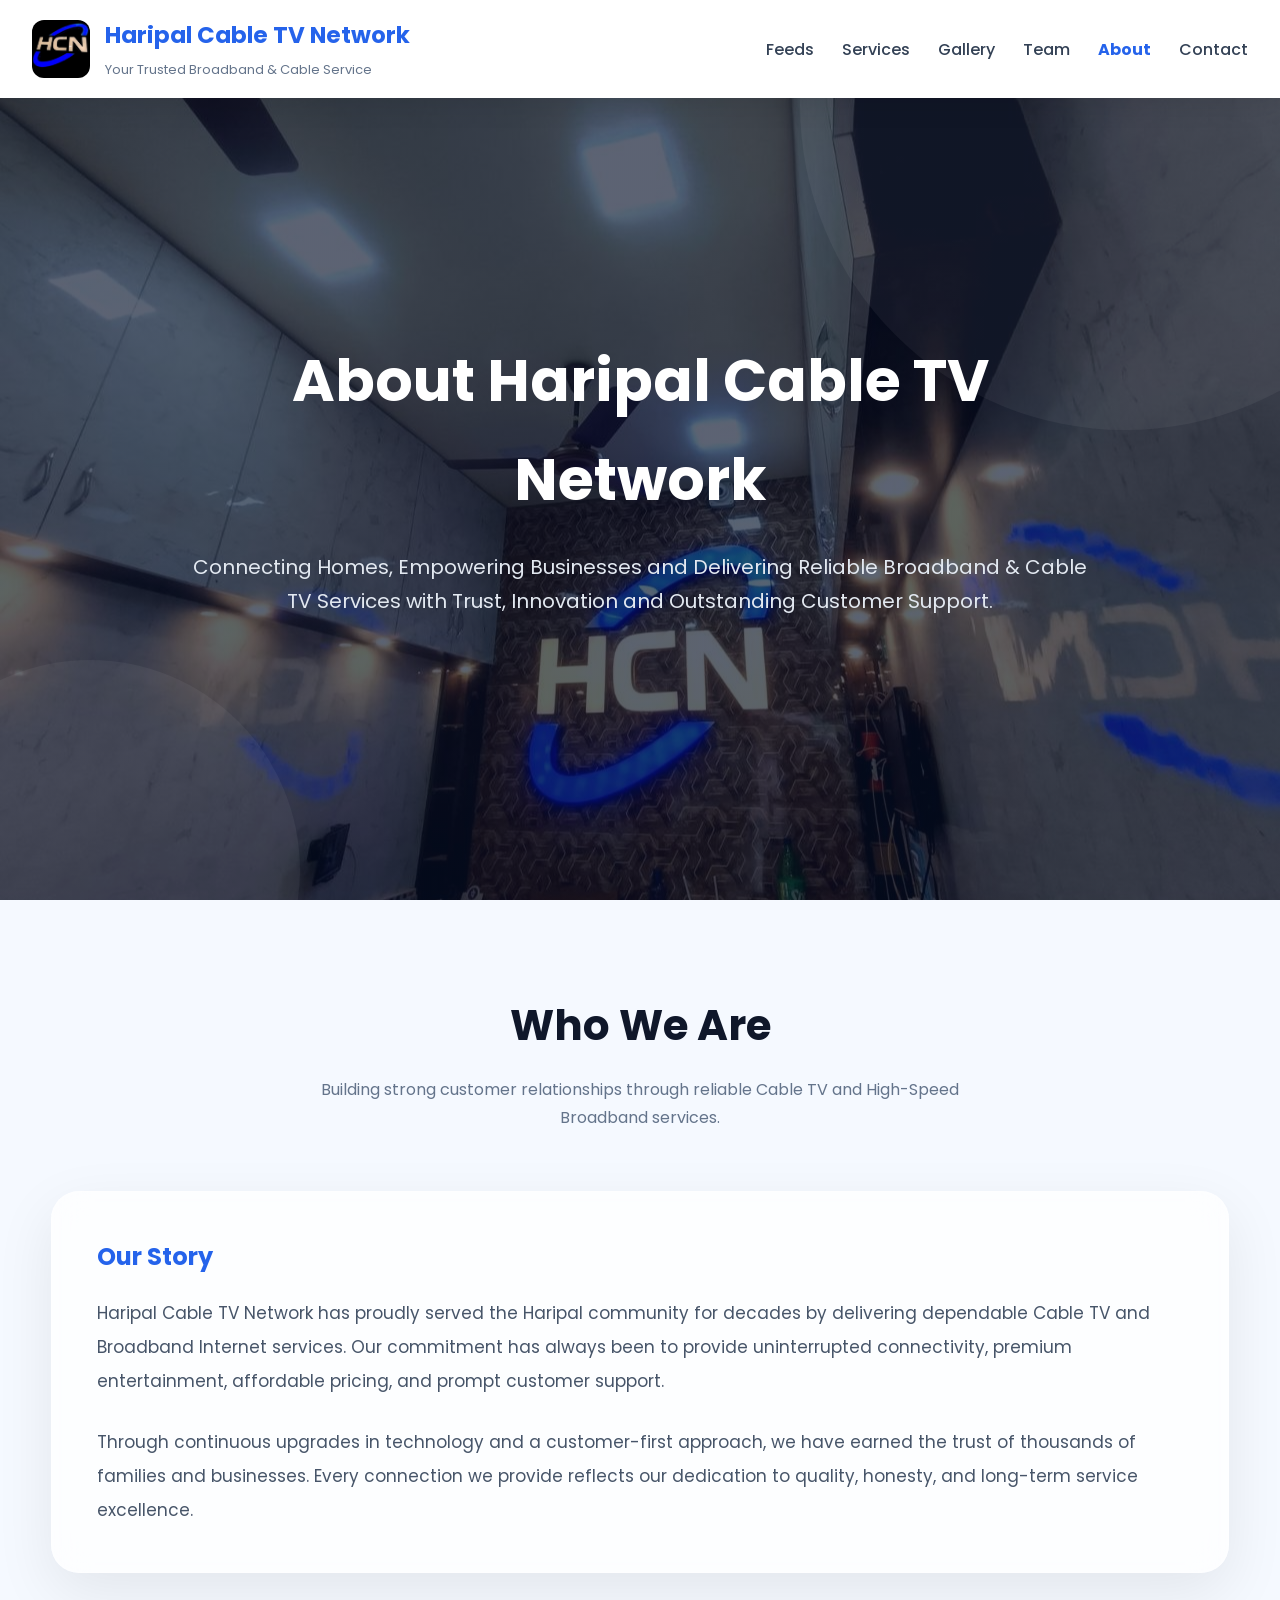
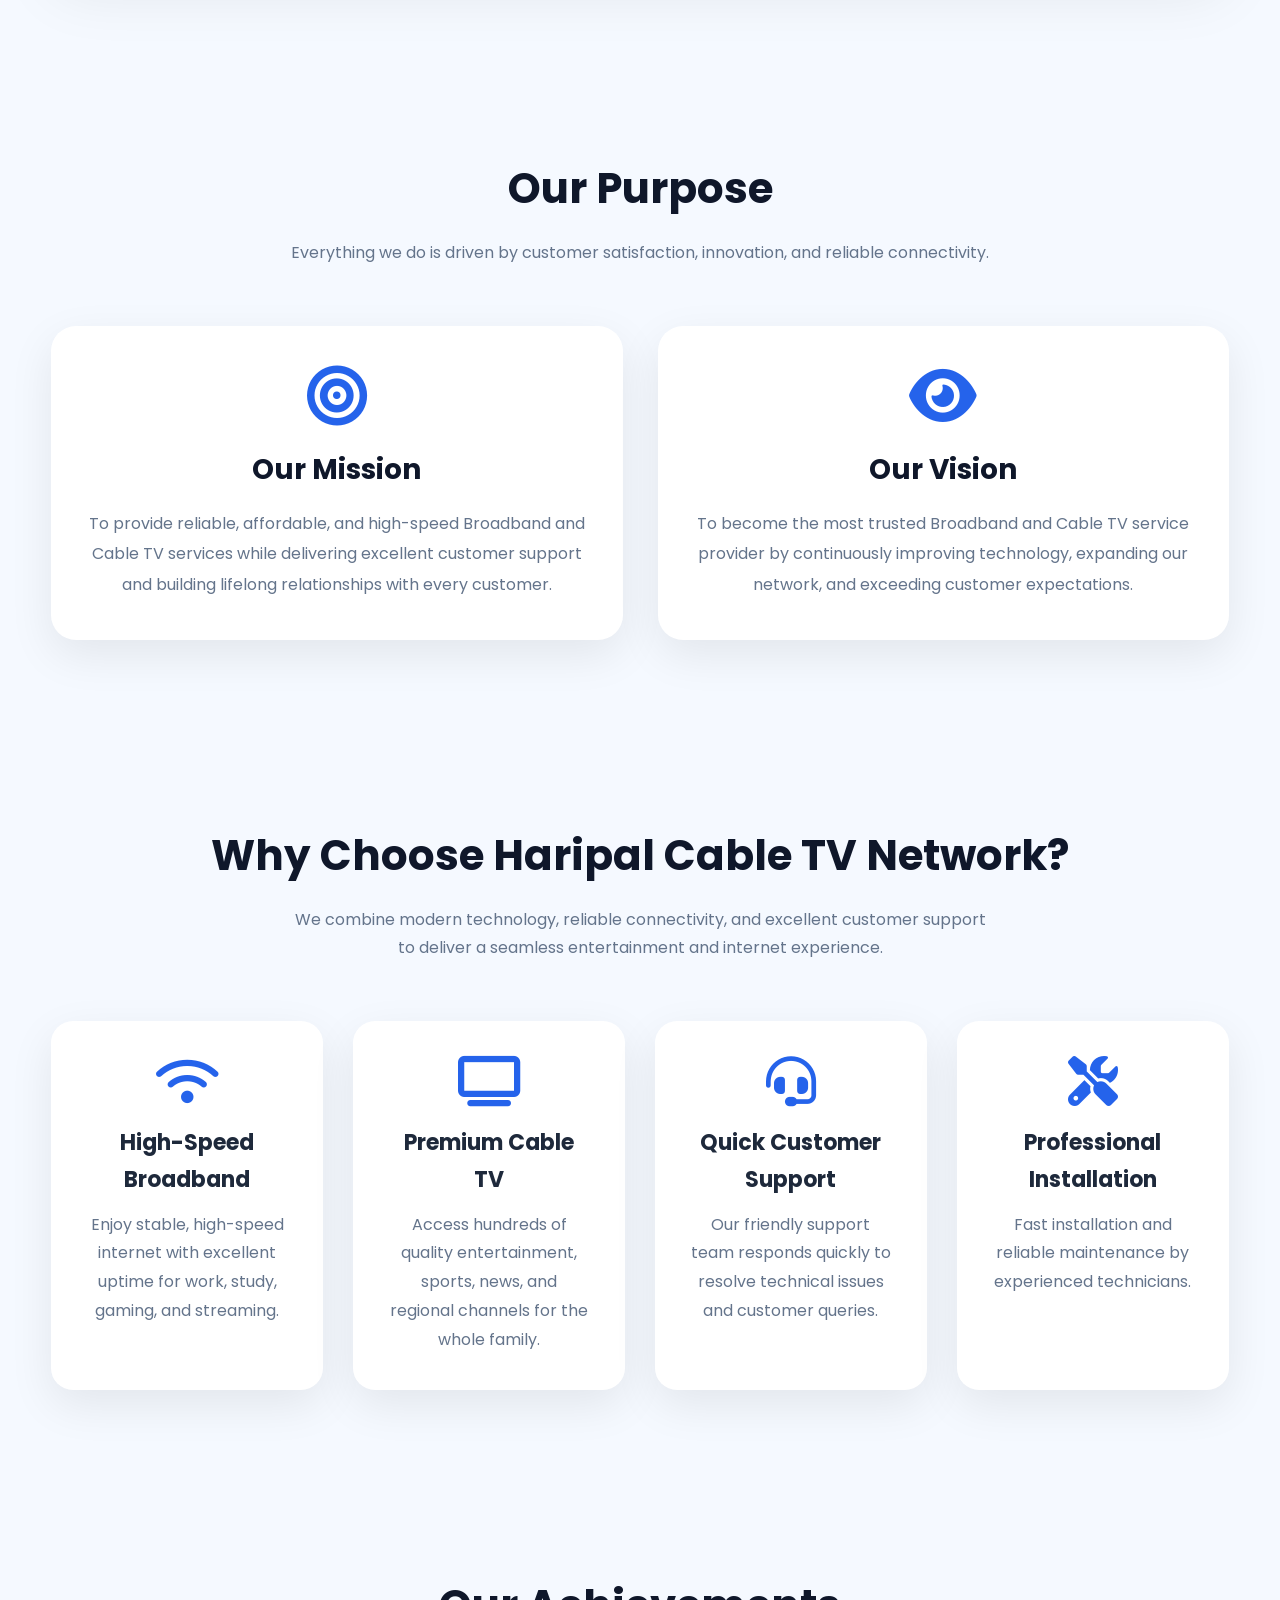
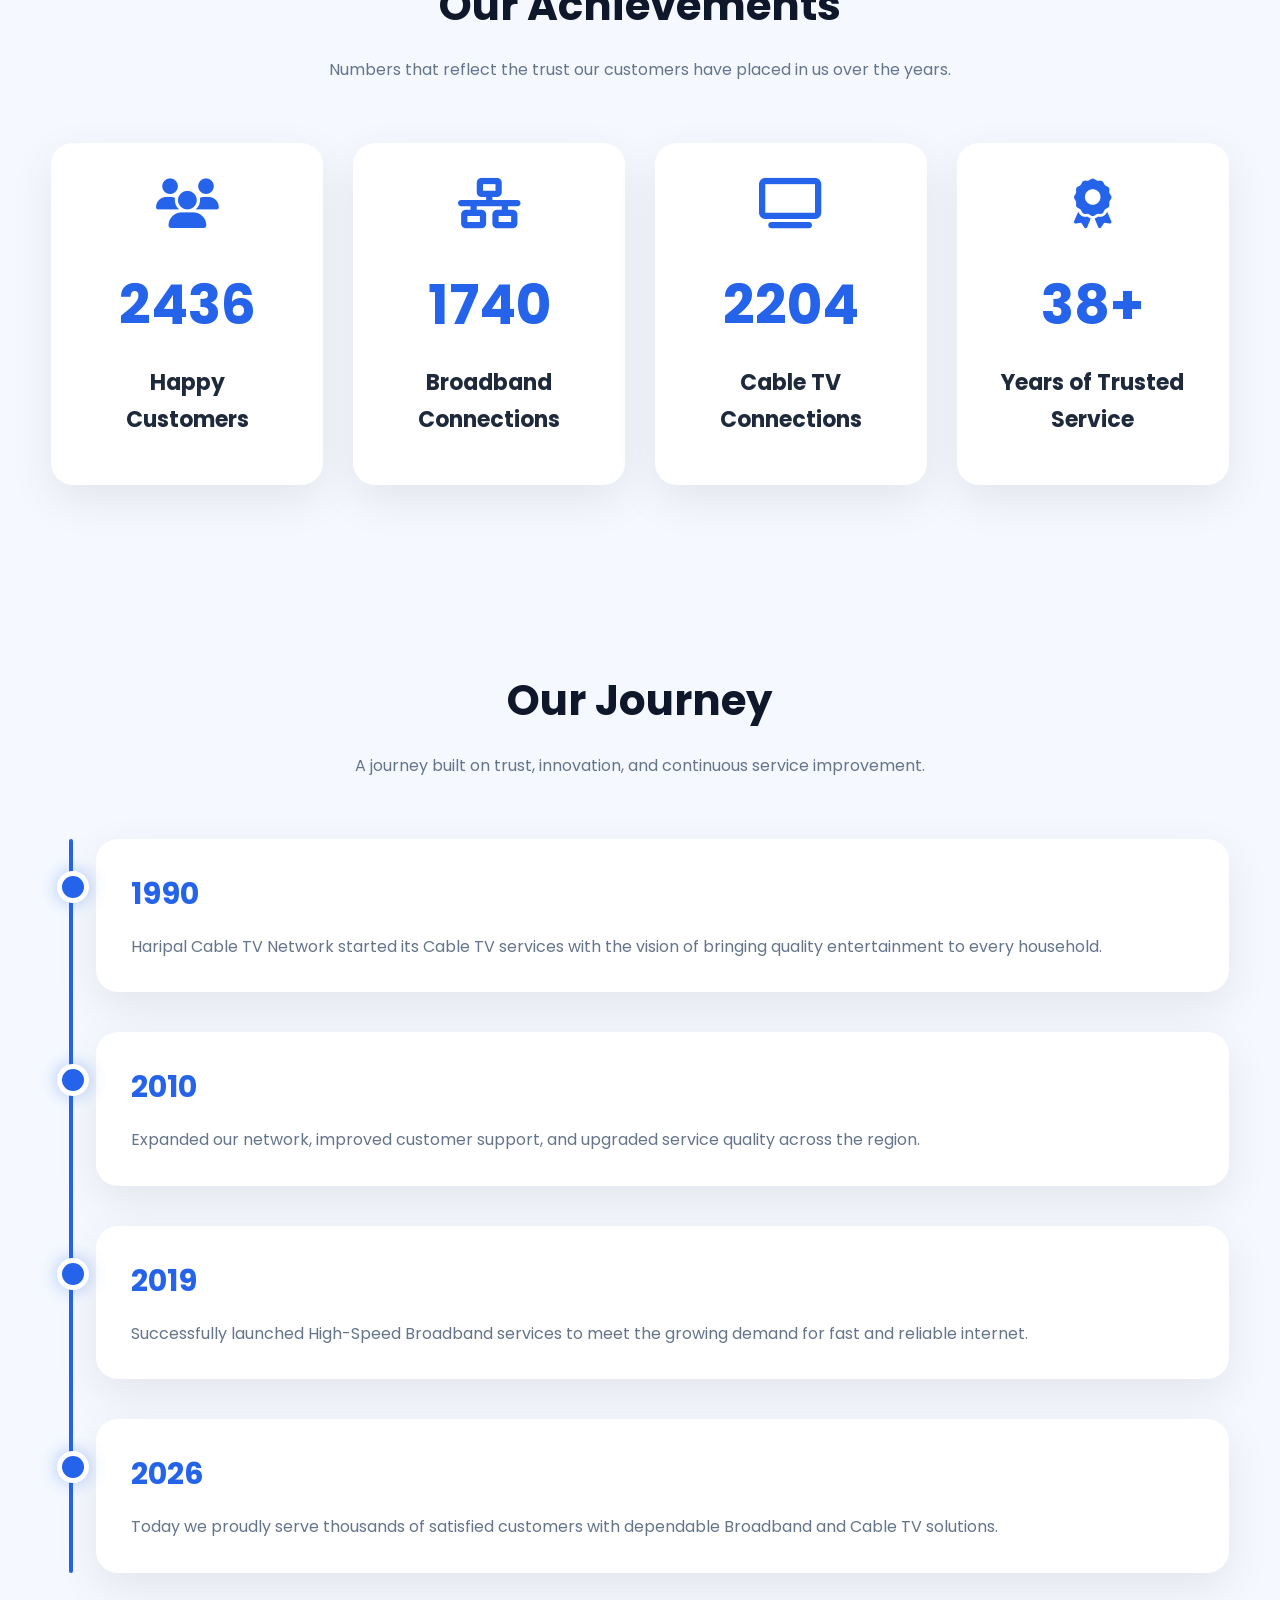
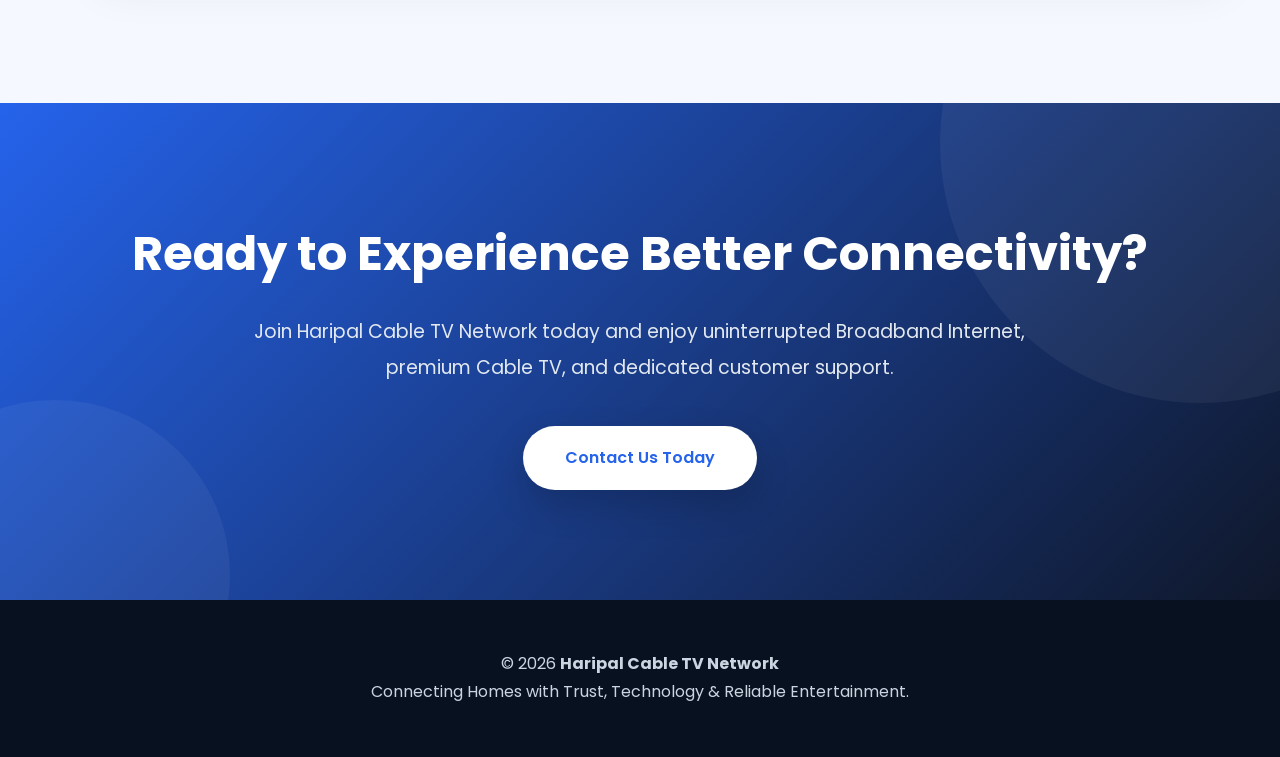
==== about.html @ 0d209b60 "Initial website upload" ====
<!DOCTYPE html>
<html lang="en">

<head>

<meta charset="UTF-8">
<meta name="viewport" content="width=device-width, initial-scale=1.0">

<title>About Us | Haripal Cable TV Network</title>

<link rel="icon" href="images/HCN.jpg">

<link rel="stylesheet"
href="https://cdnjs.cloudflare.com/ajax/libs/font-awesome/6.6.0/css/all.min.css">

<link href="https://fonts.googleapis.com/css2?family=Poppins:wght@300;400;500;600;700;800&display=swap"
rel="stylesheet">

<link href="https://unpkg.com/aos@2.3.4/dist/aos.css"
rel="stylesheet">

<style>

/*====================================
RESET
====================================*/

*{
margin:0;
padding:0;
box-sizing:border-box;
font-family:'Poppins',sans-serif;
}

html{
scroll-behavior:smooth;
}

body{
background:#f5f9ff;
color:#1e293b;
overflow-x:hidden;
line-height:1.7;
}

img{
display:block;
max-width:100%;
}

a{
text-decoration:none;
}

section{
padding:90px 0;
}

.container{
width:min(1200px,92%);
margin:auto;
}

/*====================================
HEADER
====================================*/

header{
position:fixed;
top:0;
left:0;
width:100%;
background:#fff;
box-shadow:0 8px 25px rgba(0,0,0,.08);
z-index:999;
}

.navbar{
width:min(1300px,95%);
margin:auto;
display:flex;
justify-content:space-between;
align-items:center;
padding:16px 0;
}

.logo{
display:flex;
align-items:center;
gap:15px;
}

.logo img{
width:58px;
border-radius:12px;
}

.logo h2{
font-size:23px;
color:#2563eb;
font-weight:700;
}

.logo span{
font-size:13px;
color:#64748b;
}

.nav-links{
display:flex;
gap:28px;
list-style:none;
}

.nav-links a{
color:#334155;
font-weight:500;
transition:.3s;
position:relative;
}

.nav-links a::after{
content:"";
position:absolute;
left:0;
bottom:-6px;
width:0;
height:2px;
background:#2563eb;
transition:.3s;
}

.nav-links a:hover{
color:#2563eb;
}

.nav-links a:hover::after{
width:100%;
}

.menu-toggle{
display:none;
font-size:28px;
cursor:pointer;
}

/*====================================
HERO
====================================*/

.hero{
min-height:100vh;
display:flex;
justify-content:center;
align-items:center;
text-align:center;
padding:130px 20px 80px;

background:
linear-gradient(rgba(5,15,40,.65),rgba(5,15,40,.65)),
url(images/photo_2026-07-22_14-08-36.jpg);

background-size:cover;
background-position:center;
position:relative;
overflow:hidden;
}

.hero::before{
content:"";
position:absolute;
width:650px;
height:650px;
border-radius:50%;
background:rgba(255,255,255,.05);
top:-220px;
right:-170px;
animation:rotateGlow 20s linear infinite;
}

.hero::after{
content:"";
position:absolute;
width:420px;
height:420px;
border-radius:50%;
background:rgba(255,255,255,.05);
bottom:-180px;
left:-120px;
animation:rotateGlow 15s linear infinite reverse;
}

@keyframes rotateGlow{

from{
transform:rotate(0);
}

to{
transform:rotate(360deg);
}

}

.hero-content{
position:relative;
z-index:2;
max-width:900px;
}

.hero h1{
font-size:58px;
color:#fff;
margin-bottom:20px;
font-weight:700;
}

.hero p{
font-size:20px;
color:#e2e8f0;
}

/*====================================
SECTION TITLE
====================================*/

.section-title{
text-align:center;
margin-bottom:60px;
}

.section-title h2{
font-size:42px;
color:#0f172a;
margin-bottom:15px;
}

.section-title p{
color:#64748b;
max-width:700px;
margin:auto;
}

/*====================================
GLASS CARD
====================================*/

.glass{
background:rgba(255,255,255,.75);
backdrop-filter:blur(18px);
border:1px solid rgba(255,255,255,.35);
border-radius:28px;
padding:45px;
box-shadow:0 20px 60px rgba(0,0,0,.08);
transition:.4s;
}

.glass:hover{
transform:translateY(-10px);
box-shadow:0 30px 60px rgba(37,99,235,.18);
}

.glass h2{
color:#2563eb;
margin-bottom:18px;
}

.glass p{
font-size:17px;
color:#475569;
line-height:2;
}
/*====================================
MISSION & VISION
====================================*/

.grid{
display:grid;
grid-template-columns:repeat(auto-fit,minmax(320px,1fr));
gap:35px;
margin-top:45px;
}

.card{
background:#fff;
padding:40px 35px;
border-radius:25px;
text-align:center;
box-shadow:0 15px 45px rgba(0,0,0,.08);
transition:.4s;
position:relative;
overflow:hidden;
}

.card::before{
content:"";
position:absolute;
top:0;
left:-100%;
width:100%;
height:100%;
background:linear-gradient(
90deg,
transparent,
rgba(255,255,255,.45),
transparent
);
transition:.8s;
}

.card:hover::before{
left:100%;
}

.card:hover{
transform:translateY(-12px);
box-shadow:0 25px 55px rgba(37,99,235,.18);
}

.card i{
font-size:60px;
color:#2563eb;
margin-bottom:20px;
}

.card h3{
font-size:28px;
margin-bottom:15px;
color:#0f172a;
}

.card p{
color:#64748b;
line-height:1.9;
}

/*====================================
FEATURES
====================================*/

.features{
display:grid;
grid-template-columns:repeat(auto-fit,minmax(250px,1fr));
gap:30px;
margin-top:50px;
}

.feature{
background:#fff;
padding:35px;
border-radius:22px;
text-align:center;
box-shadow:0 15px 45px rgba(0,0,0,.08);
transition:.35s;
position:relative;
overflow:hidden;
}

.feature::before{
content:"";
position:absolute;
left:-100%;
top:0;
width:100%;
height:100%;
background:linear-gradient(
90deg,
transparent,
rgba(255,255,255,.45),
transparent
);
transition:.8s;
}

.feature:hover::before{
left:100%;
}

.feature:hover{
transform:translateY(-10px);
box-shadow:0 22px 55px rgba(37,99,235,.18);
}

.feature i{
font-size:50px;
color:#2563eb;
margin-bottom:18px;
}

.feature h3{
margin-bottom:12px;
font-size:22px;
}

.feature p{
color:#64748b;
line-height:1.8;
}

/*====================================
ACHIEVEMENTS
====================================*/

.counter-box{
text-align:center;
}

.counter{
font-size:55px;
font-weight:700;
color:#2563eb;
margin:12px 0;
}

/*====================================
TIMELINE
====================================*/

.timeline{
position:relative;
margin-top:50px;
padding-left:45px;
}

.timeline::before{
content:"";
position:absolute;
left:18px;
top:0;
bottom:0;
width:4px;
background:#2563eb;
border-radius:20px;
}

.timeline-item{
position:relative;
margin-bottom:40px;
background:#fff;
padding:30px 35px;
border-radius:22px;
box-shadow:0 15px 45px rgba(0,0,0,.08);
transition:.35s;
}

.timeline-item::before{
content:"";
position:absolute;
left:-39px;
top:32px;
width:22px;
height:22px;
border-radius:50%;
background:#2563eb;
border:5px solid #fff;
box-shadow:0 0 18px rgba(37,99,235,.35);
}

.timeline-item:hover{
transform:translateX(12px);
box-shadow:0 22px 55px rgba(37,99,235,.18);
}

.timeline-item h3{
color:#2563eb;
font-size:30px;
margin-bottom:12px;
}

.timeline-item p{
color:#64748b;
line-height:1.9;
}

/*====================================
CALL TO ACTION
====================================*/

.cta{
background:linear-gradient(135deg,#2563eb,#0f172a);
color:#fff;
padding:110px 20px;
text-align:center;
position:relative;
overflow:hidden;
}

.cta::before{
content:"";
position:absolute;
width:520px;
height:520px;
border-radius:50%;
background:rgba(255,255,255,.05);
top:-220px;
right:-180px;
animation:rotateGlow 18s linear infinite;
}

.cta::after{
content:"";
position:absolute;
width:350px;
height:350px;
border-radius:50%;
background:rgba(255,255,255,.05);
bottom:-150px;
left:-120px;
animation:rotateGlow 12s linear infinite reverse;
}

.cta h2{
position:relative;
z-index:2;
font-size:48px;
margin-bottom:20px;
}

.cta p{
position:relative;
z-index:2;
max-width:820px;
margin:auto;
font-size:19px;
line-height:1.9;
color:#e2e8f0;
margin-bottom:40px;
}

.cta a{
position:relative;
z-index:2;
display:inline-block;
padding:18px 42px;
background:#fff;
color:#2563eb;
border-radius:50px;
font-weight:600;
transition:.35s;
box-shadow:0 15px 35px rgba(0,0,0,.18);
}

.cta a:hover{
background:#2563eb;
color:#fff;
transform:translateY(-8px);
}

/*====================================
FOOTER
====================================*/

footer{
background:#08111f;
color:#cbd5e1;
padding:50px 20px;
text-align:center;
}

footer p{
font-size:16px;
line-height:1.8;
}
/*====================================
TABLET RESPONSIVE
====================================*/

@media (max-width:992px){

.navbar{
padding:15px 20px;
}

.logo img{
width:50px;
}

.logo h2{
font-size:20px;
}

.logo span{
font-size:12px;
}

.hero h1{
font-size:48px;
}

.hero p{
font-size:18px;
}

.section-title h2{
font-size:36px;
}

.glass{
padding:35px;
}

.grid{
grid-template-columns:1fr;
}

.features{
grid-template-columns:repeat(2,1fr);
gap:25px;
}

.card{
padding:35px 30px;
}

.feature{
padding:30px;
}

.timeline{
padding-left:35px;
}

.timeline::before{
left:15px;
}

.timeline-item::before{
left:-34px;
}

.cta h2{
font-size:40px;
}

.cta p{
font-size:18px;
}

}


/*====================================
MOBILE MENU
====================================*/

@media (max-width:900px){

.menu-toggle{
display:block;
font-size:30px;
color:#2563eb;
}

.nav-links{
position:fixed;
top:88px;
right:-100%;
width:280px;
height:100vh;
background:rgba(255,255,255,.95);
backdrop-filter:blur(18px);
flex-direction:column;
padding:45px 30px;
gap:22px;
transition:.4s;
box-shadow:-8px 0 25px rgba(0,0,0,.08);
}

.nav-links.active{
right:0;
}

}


/*====================================
MOBILE
====================================*/

@media (max-width:768px){

section{
padding:70px 0;
}

.hero{
padding:140px 20px 80px;
}

.hero h1{
font-size:38px;
line-height:1.3;
}

.hero p{
font-size:17px;
}

.section-title{
margin-bottom:45px;
}

.section-title h2{
font-size:30px;
}

.section-title p{
font-size:15px;
}

.glass{
padding:25px;
border-radius:20px;
}

.glass h2{
font-size:28px;
}

.glass p{
font-size:15px;
line-height:1.9;
}

.grid{
gap:25px;
}

.card{
padding:30px 25px;
}

.card i{
font-size:48px;
}

.card h3{
font-size:24px;
}

.features{
grid-template-columns:1fr;
}

.feature{
padding:30px 25px;
}

.counter{
font-size:42px;
}

.timeline{
padding-left:28px;
}

.timeline::before{
left:12px;
}

.timeline-item{
padding:25px;
}

.timeline-item::before{
width:18px;
height:18px;
left:-28px;
}

.timeline-item h3{
font-size:24px;
}

.cta{
padding:80px 20px;
}

.cta h2{
font-size:34px;
}

.cta p{
font-size:16px;
}

.cta a{
width:100%;
max-width:300px;
padding:16px;
}

}


/*====================================
SMALL PHONES
====================================*/

@media (max-width:480px){

.logo img{
width:42px;
}

.logo h2{
font-size:16px;
}

.logo span{
display:none;
}

.navbar{
padding:12px 15px;
}

.hero h1{
font-size:30px;
}

.hero p{
font-size:15px;
}

.section-title h2{
font-size:26px;
}

.glass{
padding:22px;
}

.card{
padding:25px 20px;
}

.feature{
padding:25px 20px;
}

.timeline-item{
padding:22px;
}

.counter{
font-size:38px;
}

.cta h2{
font-size:28px;
}

footer{
padding:40px 15px;
}

footer p{
font-size:14px;
}

}


/*====================================
AOS IMPROVEMENTS
====================================*/

[data-aos]{
transition-duration:900ms !important;
}
</style>
</head>
<body>

<!-- ================= HEADER ================= -->

<header>

<nav class="navbar">

<a href="index.html" class="logo">

<img src="images/HCN.jpg" alt="Haripal Cable TV Network Logo">

<div>
<h2>Haripal Cable TV Network</h2>
<span>Your Trusted Broadband & Cable Service</span>
</div>

</a>

<ul class="nav-links">

<li><a href="index.html#feeds">Feeds</a></li>

<li><a href="services.html">Services</a></li>

<li><a href="gallery.html">Gallery</a></li>

<li><a href="team.html">Team</a></li>

<li><a href="about.html">About</a></li>

<li><a href="contact.html">Contact</a></li>

</ul>

<div class="menu-toggle">
<i class="fas fa-bars"></i>
</div>

</nav>

</header>

<!-- ================= HERO ================= -->

<section class="hero">

<div class="hero-content" data-aos="zoom-in">

<h1>About Haripal Cable TV Network</h1>

<p>

Connecting Homes, Empowering Businesses and Delivering Reliable Broadband & Cable TV Services with Trust, Innovation and Outstanding Customer Support.

</p>

</div>

</section>

<!-- ================= WHO WE ARE ================= -->

<section>

<div class="container">

<div class="section-title" data-aos="fade-up">

<h2>Who We Are</h2>

<p>

Building strong customer relationships through reliable Cable TV and High-Speed Broadband services.

</p>

</div>

<div class="glass" data-aos="fade-right">

<h2>Our Story</h2>

<p>

Haripal Cable TV Network has proudly served the Haripal community for decades by delivering dependable Cable TV and Broadband Internet services. Our commitment has always been to provide uninterrupted connectivity, premium entertainment, affordable pricing, and prompt customer support.

</p>

<br>

<p>

Through continuous upgrades in technology and a customer-first approach, we have earned the trust of thousands of families and businesses. Every connection we provide reflects our dedication to quality, honesty, and long-term service excellence.

</p>

</div>

</div>

</section>

<!-- ================= MISSION & VISION ================= -->

<section>

<div class="container">

<div class="section-title" data-aos="fade-up">

<h2>Our Purpose</h2>

<p>

Everything we do is driven by customer satisfaction, innovation, and reliable connectivity.

</p>

</div>

<div class="grid">

<div class="card" data-aos="zoom-in">

<i class="fas fa-bullseye"></i>

<h3>Our Mission</h3>

<p>

To provide reliable, affordable, and high-speed Broadband and Cable TV services while delivering excellent customer support and building lifelong relationships with every customer.

</p>

</div>

<div class="card" data-aos="zoom-in" data-aos-delay="200">

<i class="fas fa-eye"></i>

<h3>Our Vision</h3>

<p>

To become the most trusted Broadband and Cable TV service provider by continuously improving technology, expanding our network, and exceeding customer expectations.

</p>

</div>

</div>

</div>

</section>
<!-- ================= WHY CHOOSE US ================= -->

<section>

<div class="container">

<div class="section-title" data-aos="fade-up">

<h2>Why Choose Haripal Cable TV Network?</h2>

<p>

We combine modern technology, reliable connectivity, and excellent customer support to deliver a seamless entertainment and internet experience.

</p>

</div>

<div class="features">

<div class="feature" data-aos="fade-up">

<i class="fas fa-wifi"></i>

<h3>High-Speed Broadband</h3>

<p>

Enjoy stable, high-speed internet with excellent uptime for work, study, gaming, and streaming.

</p>

</div>

<div class="feature" data-aos="fade-up" data-aos-delay="100">

<i class="fas fa-tv"></i>

<h3>Premium Cable TV</h3>

<p>

Access hundreds of quality entertainment, sports, news, and regional channels for the whole family.

</p>

</div>

<div class="feature" data-aos="fade-up" data-aos-delay="200">

<i class="fas fa-headset"></i>

<h3>Quick Customer Support</h3>

<p>

Our friendly support team responds quickly to resolve technical issues and customer queries.

</p>

</div>

<div class="feature" data-aos="fade-up" data-aos-delay="300">

<i class="fas fa-tools"></i>

<h3>Professional Installation</h3>

<p>

Fast installation and reliable maintenance by experienced technicians.

</p>

</div>

</div>

</div>

</section>



<!-- ================= ACHIEVEMENTS ================= -->

<section>

<div class="container">

<div class="section-title" data-aos="fade-up">

<h2>Our Achievements</h2>

<p>

Numbers that reflect the trust our customers have placed in us over the years.

</p>

</div>

<div class="features">

<div class="feature counter-box" data-aos="zoom-in">

<i class="fas fa-users"></i>

<h2 class="counter" data-target="5000">0</h2>

<h3>Happy Customers</h3>

</div>

<div class="feature counter-box" data-aos="zoom-in" data-aos-delay="100">

<i class="fas fa-network-wired"></i>

<h2 class="counter" data-target="3500">0</h2>

<h3>Broadband Connections</h3>

</div>

<div class="feature counter-box" data-aos="zoom-in" data-aos-delay="200">

<i class="fas fa-tv"></i>

<h2 class="counter" data-target="4500">0</h2>

<h3>Cable TV Connections</h3>

</div>

<div class="feature counter-box" data-aos="zoom-in" data-aos-delay="300">

<i class="fas fa-award"></i>

<h2 class="counter" data-target="38">0</h2>

<h3>Years of Trusted Service</h3>

</div>

</div>

</div>

</section>



<!-- ================= OUR JOURNEY ================= -->

<section>

<div class="container">

<div class="section-title" data-aos="fade-up">

<h2>Our Journey</h2>

<p>

A journey built on trust, innovation, and continuous service improvement.

</p>

</div>

<div class="timeline">

<div class="timeline-item" data-aos="fade-left">

<h3>1990</h3>

<p>

Haripal Cable TV Network started its Cable TV services with the vision of bringing quality entertainment to every household.

</p>

</div>

<div class="timeline-item" data-aos="fade-left" data-aos-delay="100">

<h3>2010</h3>

<p>

Expanded our network, improved customer support, and upgraded service quality across the region.

</p>

</div>

<div class="timeline-item" data-aos="fade-left" data-aos-delay="200">

<h3>2019</h3>

<p>

Successfully launched High-Speed Broadband services to meet the growing demand for fast and reliable internet.

</p>

</div>

<div class="timeline-item" data-aos="fade-left" data-aos-delay="300">

<h3>2026</h3>

<p>

Today we proudly serve thousands of satisfied customers with dependable Broadband and Cable TV solutions.

</p>

</div>

</div>

</div>

</section>



<!-- ================= CALL TO ACTION ================= -->

<section class="cta">

<div class="container">

<h2 data-aos="zoom-in">

Ready to Experience Better Connectivity?

</h2>

<p data-aos="fade-up">

Join Haripal Cable TV Network today and enjoy uninterrupted Broadband Internet, premium Cable TV, and dedicated customer support.

</p>

<a href="contact.html" data-aos="zoom-in" data-aos-delay="200">

Contact Us Today

</a>

</div>

</section>



<!-- ================= FOOTER ================= -->

<footer>

<div class="container">

<p>

© 2026 <strong>Haripal Cable TV Network</strong><br>

Connecting Homes with Trust, Technology & Reliable Entertainment.

</p>

</div>

</footer>
<!-- ================= AOS ================= -->

<script src="https://unpkg.com/aos@2.3.4/dist/aos.js"></script>

<script>

/*====================================
AOS INITIALIZATION
====================================*/

AOS.init({
duration:900,
once:true,
offset:120
});


/*====================================
MOBILE MENU
====================================*/

const menuToggle=document.querySelector(".menu-toggle");
const navLinks=document.querySelector(".nav-links");

menuToggle.addEventListener("click",()=>{

navLinks.classList.toggle("active");

});


/* Close menu after clicking */

document.querySelectorAll(".nav-links a").forEach(link=>{

link.addEventListener("click",()=>{

navLinks.classList.remove("active");

});

});


/*====================================
COUNTER ANIMATION
====================================*/

const counters=document.querySelectorAll(".counter");

const counterObserver=new IntersectionObserver((entries)=>{

entries.forEach(entry=>{

if(!entry.isIntersecting) return;

const counter=entry.target;

const target=Number(counter.dataset.target);

let count=0;

const increment=Math.max(1,Math.ceil(target/120));

function updateCounter(){

count+=increment;

if(count<target){

counter.innerText=count;

setTimeout(updateCounter, 15);

}else{

counter.innerText=target+"+";

}

}

updateCounter();

counterObserver.unobserve(counter);

});

},{
threshold:0.5
});

counters.forEach(counter=>{

counterObserver.observe(counter);

});


/*====================================
ACTIVE NAVIGATION
====================================*/

const currentPage=window.location.pathname.split("/").pop();

document.querySelectorAll(".nav-links a").forEach(link=>{

const href=link.getAttribute("href");

if(href===currentPage){

link.style.color="#2563eb";
link.style.fontWeight="700";

}

});


/*====================================
HEADER SHADOW ON SCROLL
====================================*/

const header=document.querySelector("header");

window.addEventListener("scroll",()=>{

if(window.scrollY>40){

header.style.boxShadow="0 10px 30px rgba(0,0,0,.12)";

}else{

header.style.boxShadow="0 8px 25px rgba(0,0,0,.08)";

}

});

</script>

</body>

</html>
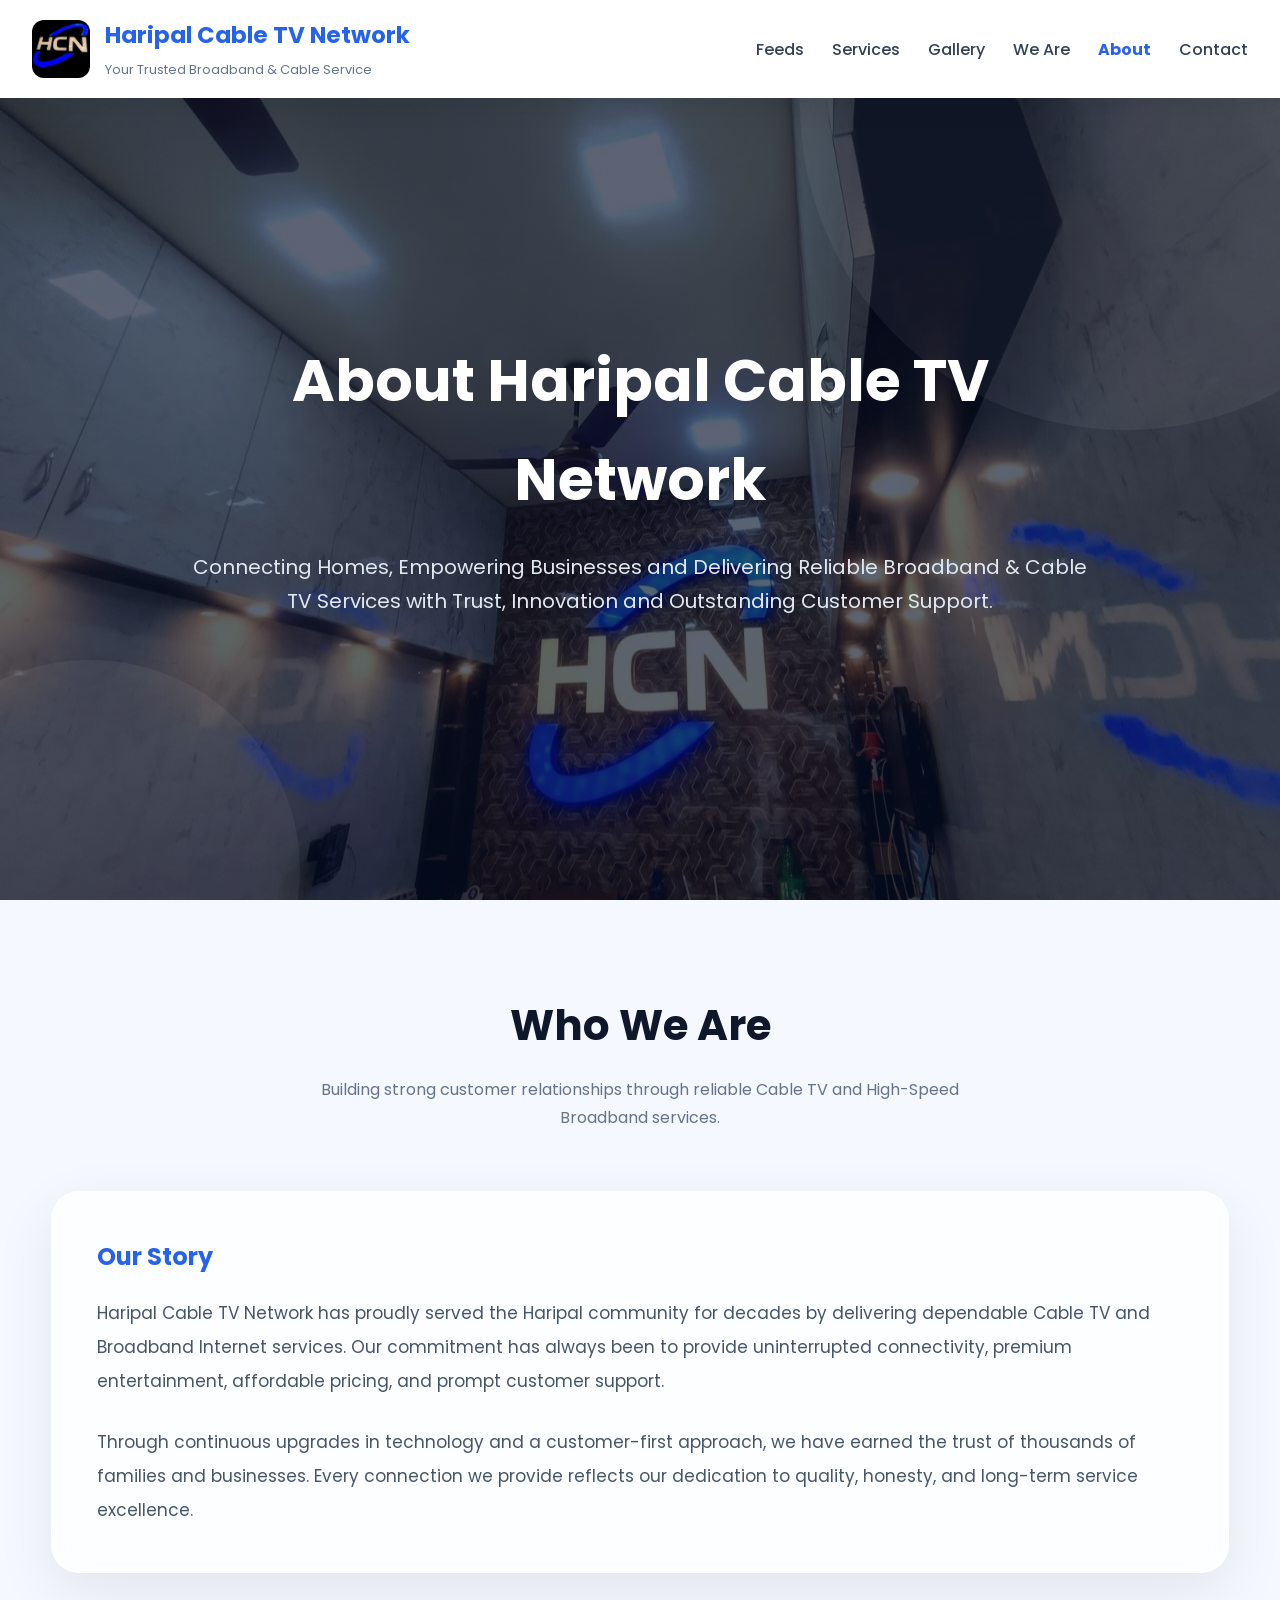
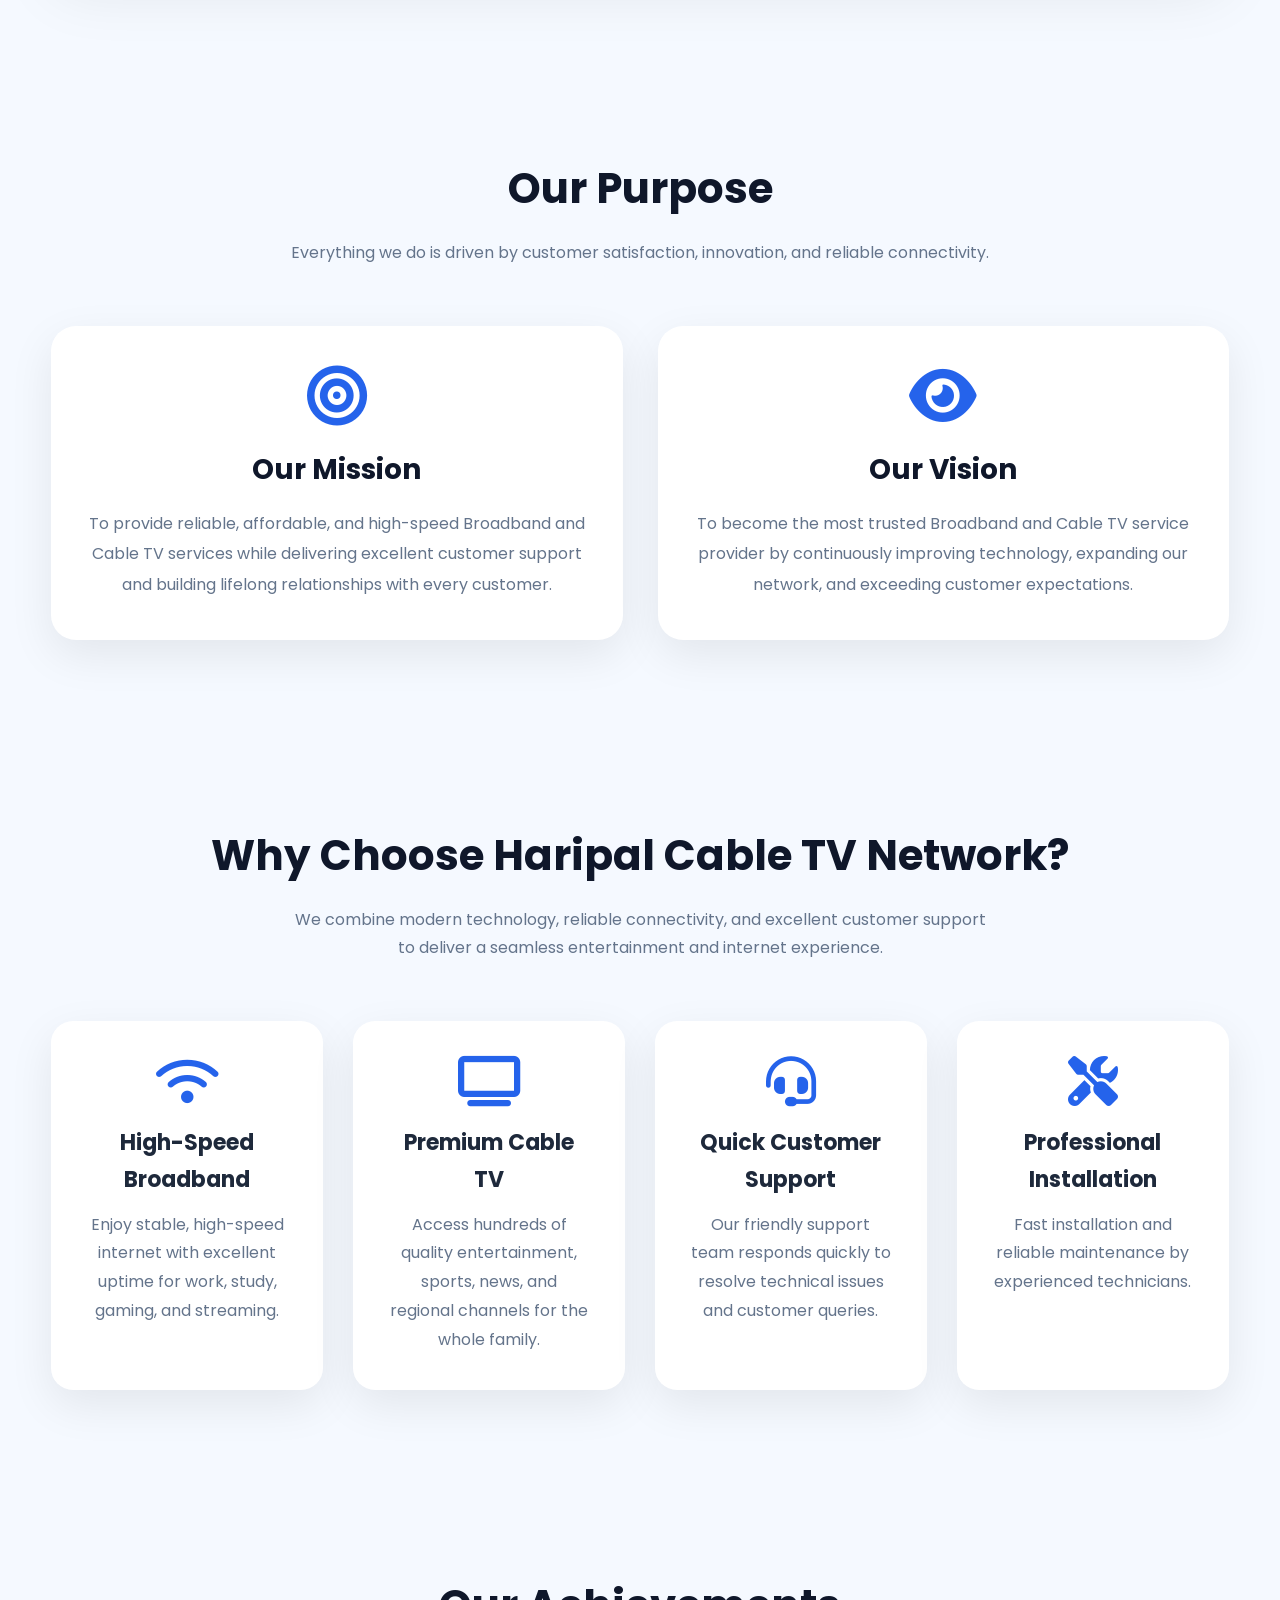
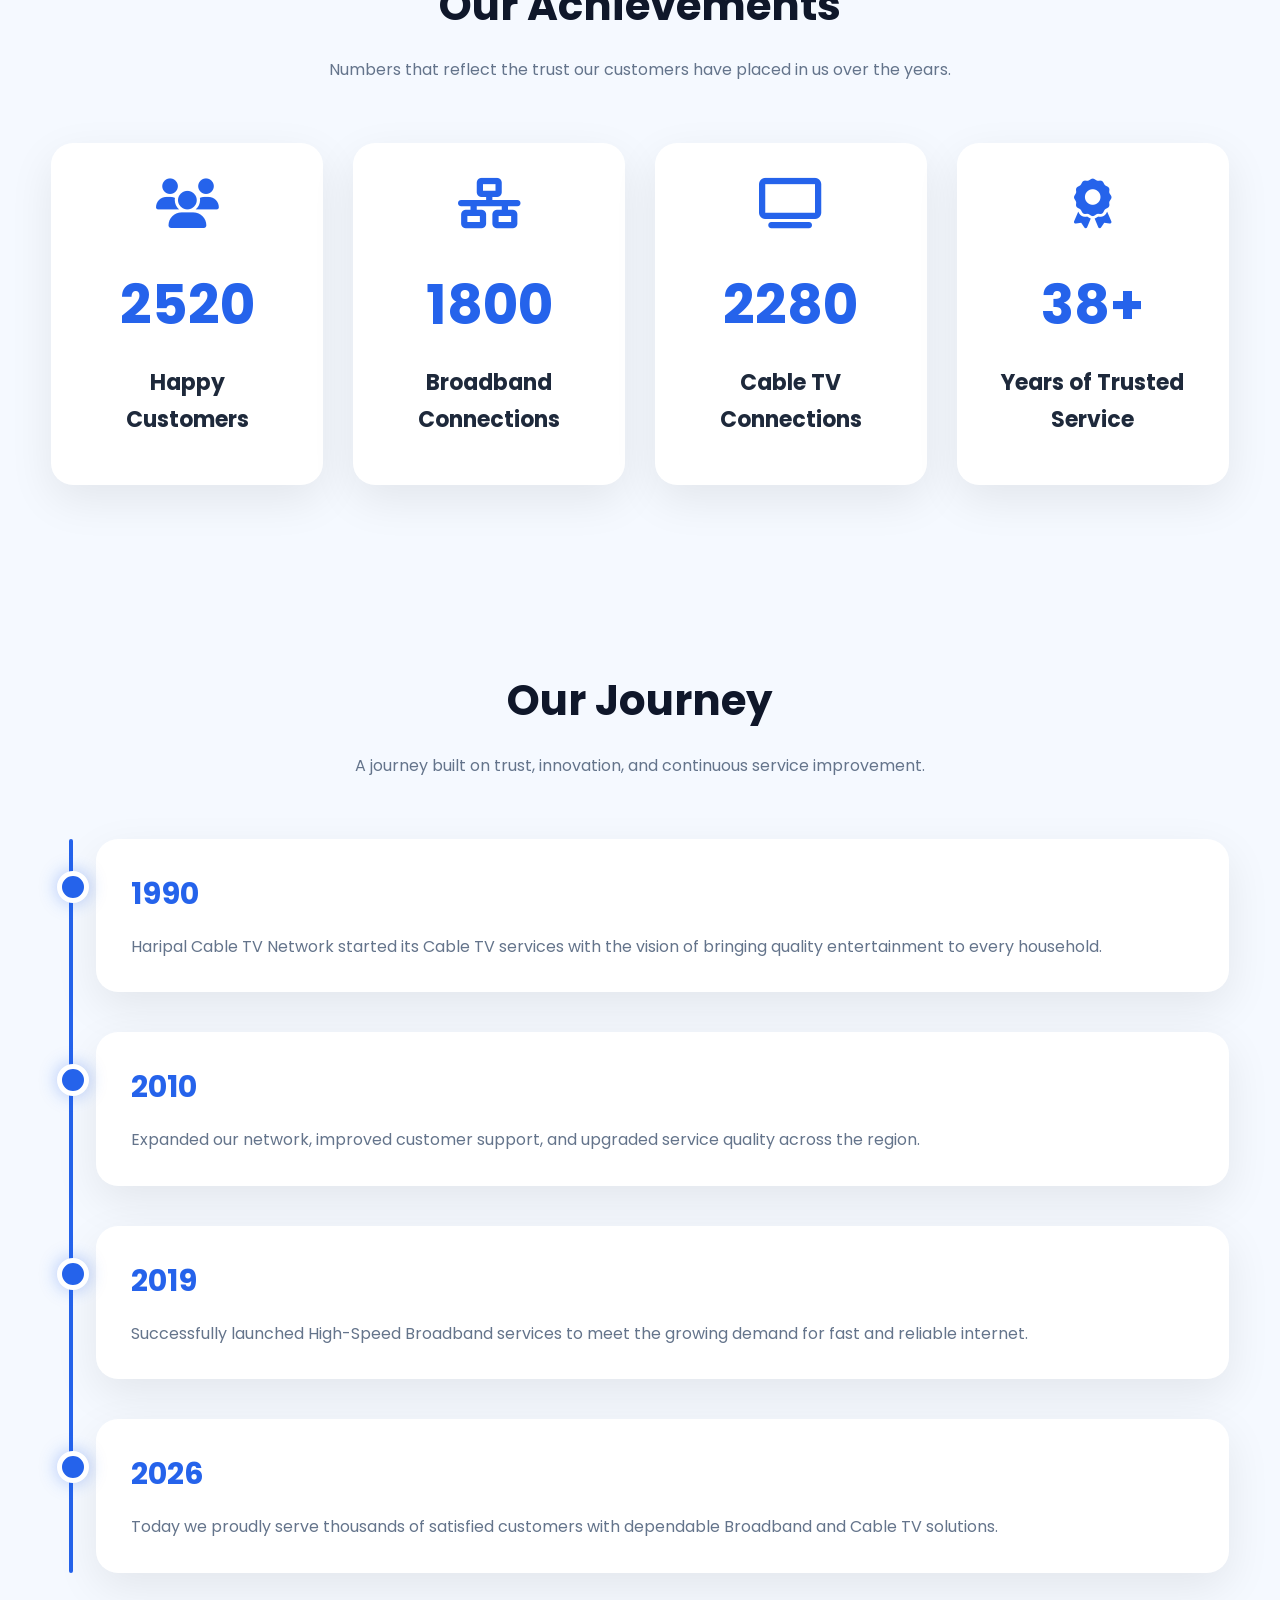
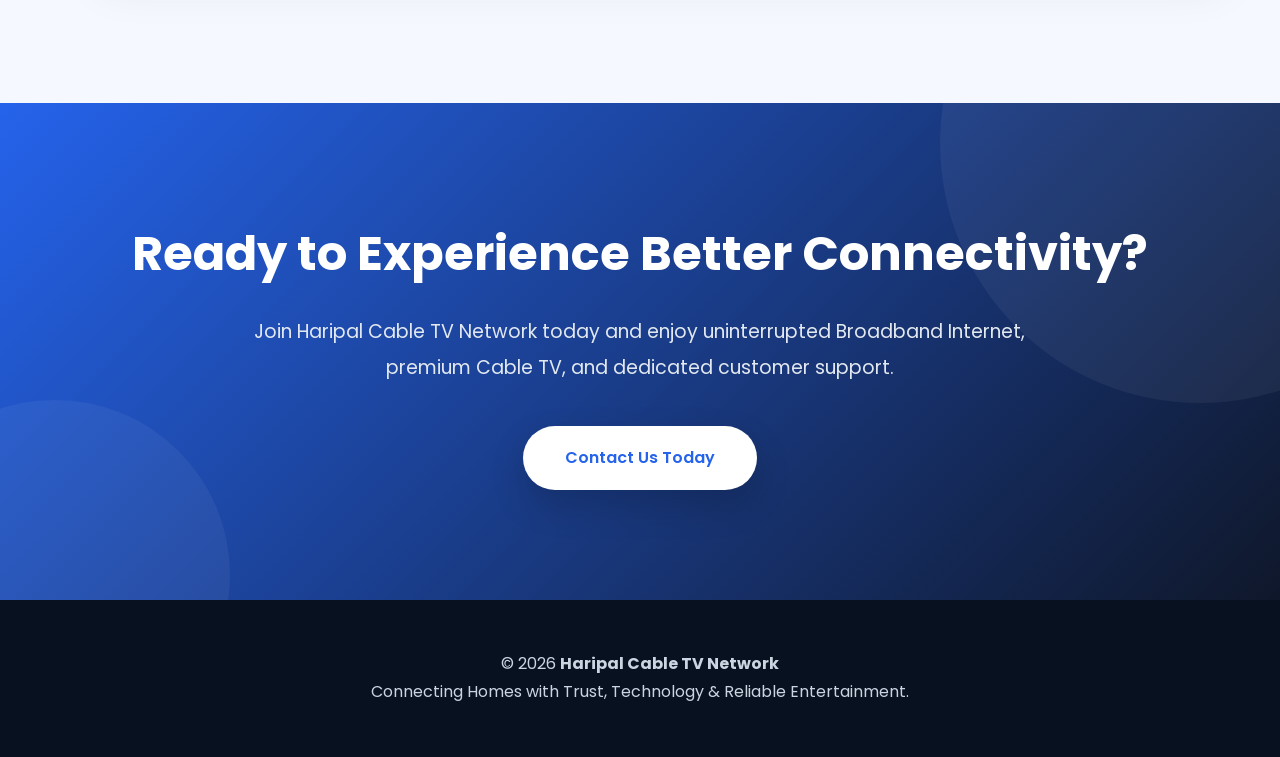
==== commit b959d6f3: "Updated navigation and location name" ====
--- a/about.html
+++ b/about.html
@@ -898,7 +898,7 @@
 
 <li><a href="gallery.html">Gallery</a></li>
 
-<li><a href="team.html">Team</a></li>
+<li><a href="team.html">We Are</a></li>
 
 <li><a href="about.html">About</a></li>
 
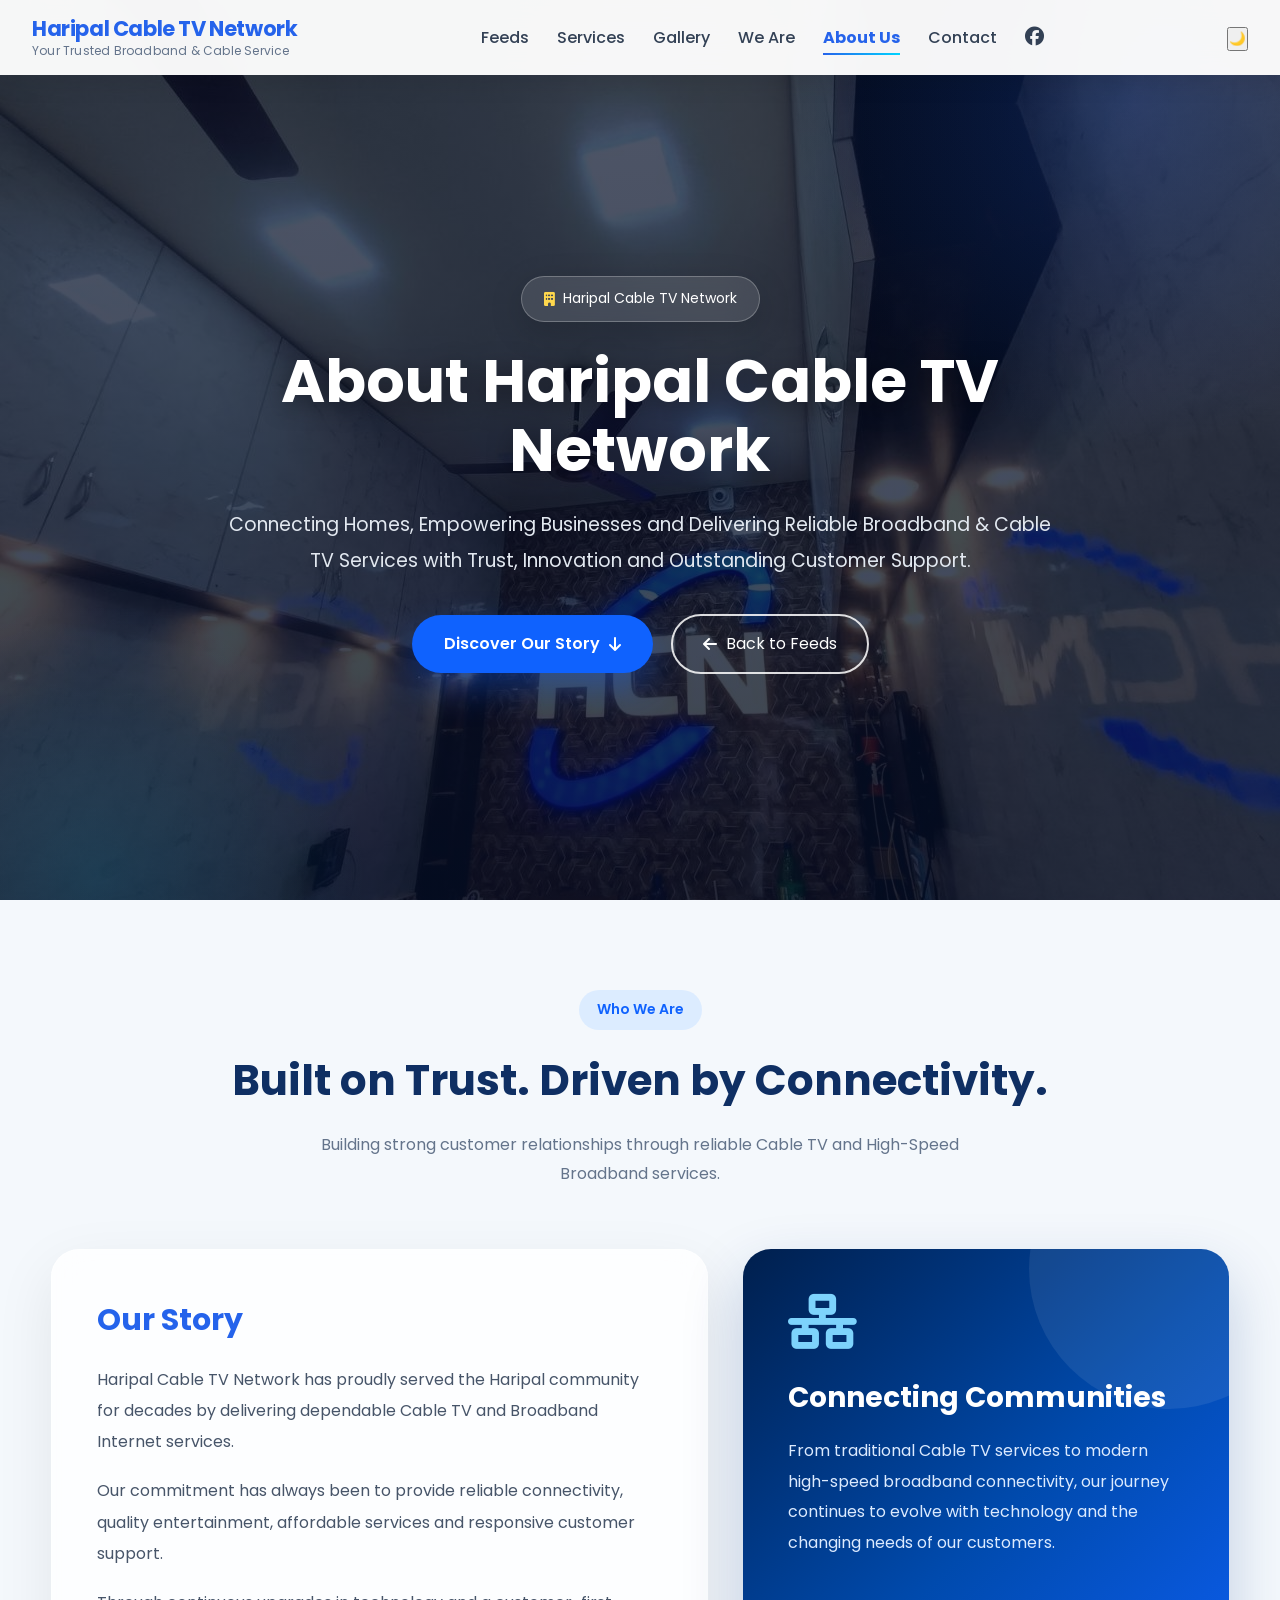
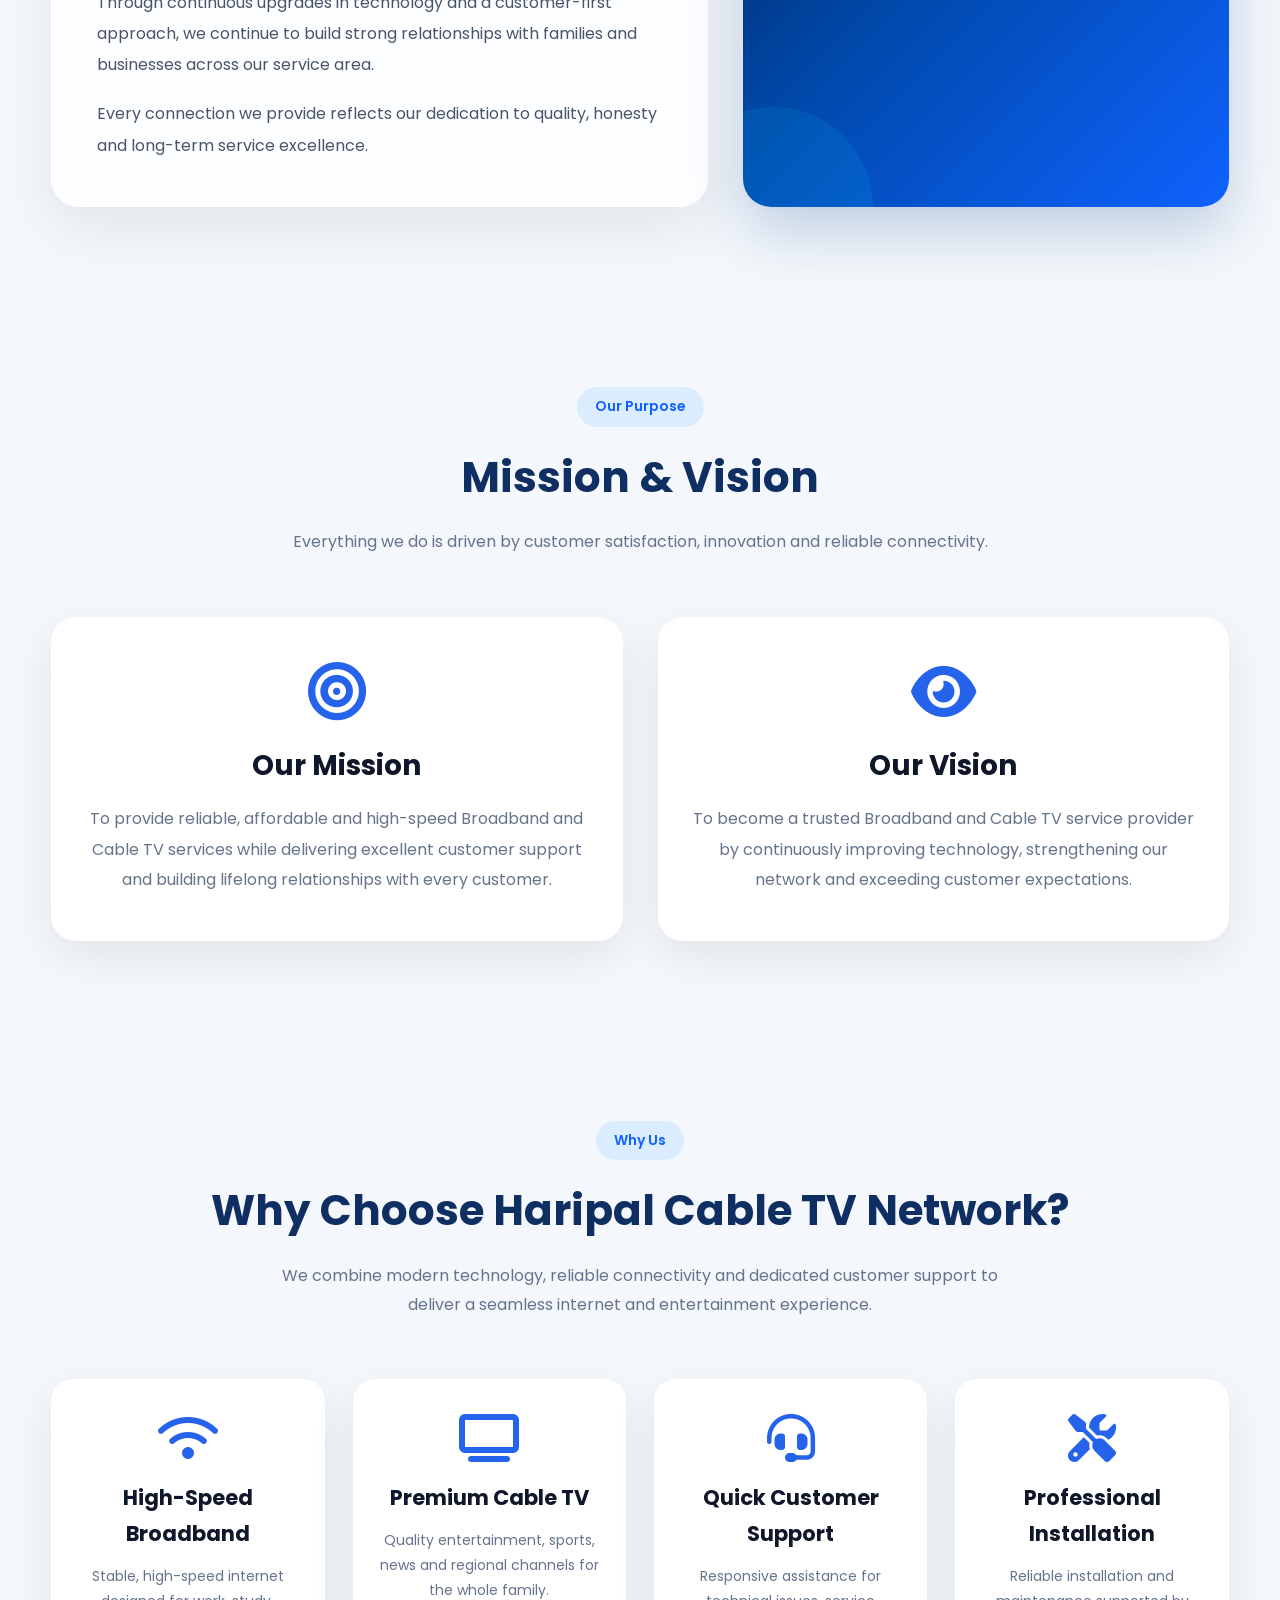
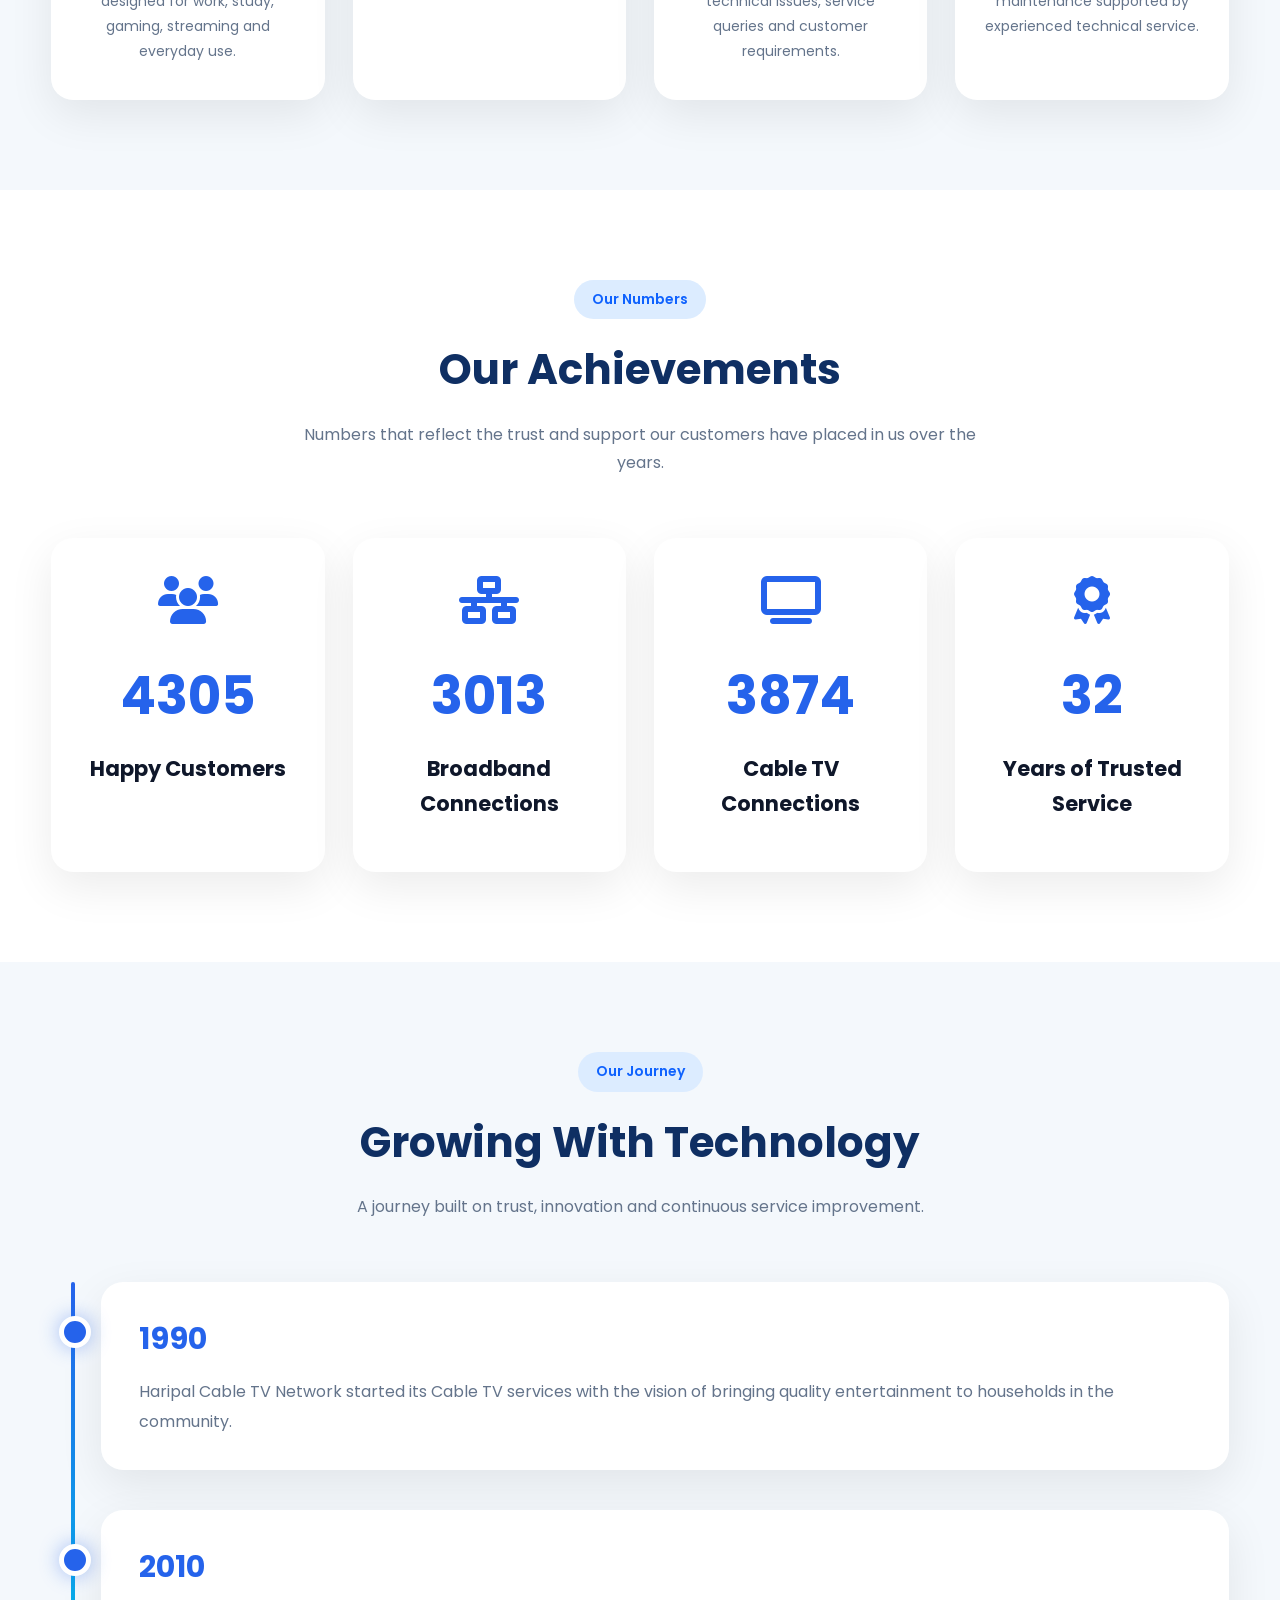
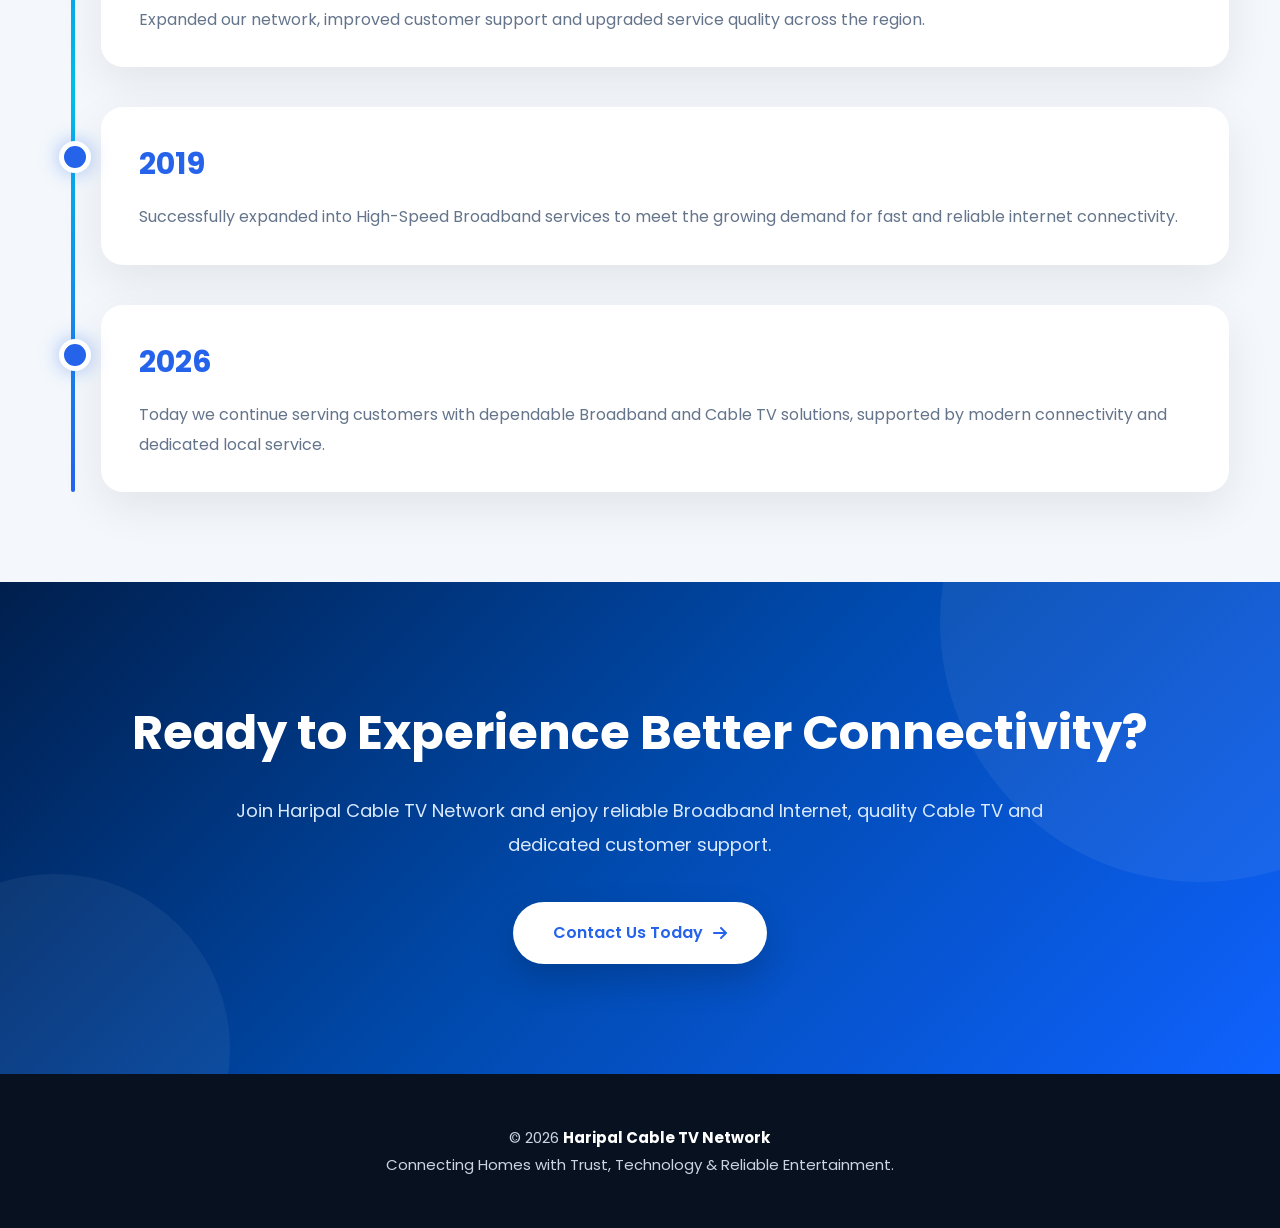
==== commit 0d5b09e7: "Update services page and remove theme mode" ====
--- a/about.html
+++ b/about.html
@@ -10,1439 +10,2680 @@
 
 <link rel="icon" href="images/HCN.jpg">
 
-<link rel="stylesheet"
-href="https://cdnjs.cloudflare.com/ajax/libs/font-awesome/6.6.0/css/all.min.css">
+<link rel="stylesheet" href="https://cdnjs.cloudflare.com/ajax/libs/font-awesome/6.6.0/css/all.min.css">
 
 <link href="https://fonts.googleapis.com/css2?family=Poppins:wght@300;400;500;600;700;800&display=swap"
 rel="stylesheet">
 
-<link href="https://unpkg.com/aos@2.3.4/dist/aos.css"
-rel="stylesheet">
+<link href="https://unpkg.com/aos@2.3.4/dist/aos.css" rel="stylesheet">
 
 <style>
 
-/*====================================
-RESET
-====================================*/
+/* =========================================================
+   GLOBAL RESET
+========================================================= */
 
 *{
-margin:0;
-padding:0;
-box-sizing:border-box;
-font-family:'Poppins',sans-serif;
+    margin:0;
+    padding:0;
+    box-sizing:border-box;
+    font-family:'Poppins',sans-serif;
 }
 
 html{
-scroll-behavior:smooth;
+    scroll-behavior:smooth;
 }
 
 body{
-background:#f5f9ff;
-color:#1e293b;
-overflow-x:hidden;
-line-height:1.7;
+    background:#f4f8fc;
+    color:#1e293b;
+    overflow-x:hidden;
+    line-height:1.7;
 }
 
 img{
-display:block;
-max-width:100%;
+    display:block;
+    max-width:100%;
 }
 
 a{
-text-decoration:none;
+    text-decoration:none;
 }
 
 section{
-padding:90px 0;
+    padding:90px 0;
 }
 
 .container{
-width:min(1200px,92%);
-margin:auto;
-}
-
-/*====================================
-HEADER
-====================================*/
+    width:min(1200px,92%);
+    margin:auto;
+}
+
+
+/* =========================================================
+   HEADER
+========================================================= */
 
 header{
-position:fixed;
-top:0;
-left:0;
-width:100%;
-background:#fff;
-box-shadow:0 8px 25px rgba(0,0,0,.08);
-z-index:999;
+    position:fixed;
+    top:0;
+    left:0;
+    width:100%;
+    background:rgba(255,255,255,.96);
+    backdrop-filter:blur(18px);
+    box-shadow:0 8px 25px rgba(0,0,0,.08);
+    z-index:9999;
+    transition:.4s ease;
 }
 
 .navbar{
-width:min(1300px,95%);
-margin:auto;
-display:flex;
-justify-content:space-between;
-align-items:center;
-padding:16px 0;
-}
+    width:min(1300px,95%);
+    margin:auto;
+
+    display:flex;
+    justify-content:space-between;
+    align-items:center;
+
+    padding:16px 0;
+}
+
+
+/* =========================================================
+   PREMIUM COMPANY LOGO
+   SAME STYLE AS GALLERY PAGE
+========================================================= */
 
 .logo{
-display:flex;
-align-items:center;
-gap:15px;
-}
-
-.logo img{
-width:58px;
-border-radius:12px;
-}
+    display:flex;
+    align-items:center;
+
+    text-decoration:none;
+
+    position:relative;
+
+    cursor:pointer;
+}
+
+
+/* Logo text container */
+
+.logo div{
+    display:flex;
+    flex-direction:column;
+    gap:2px;
+}
+
+
+/* Main company name */
 
 .logo h2{
-font-size:23px;
-color:#2563eb;
-font-weight:700;
-}
+    margin:0;
+
+    font-size:21px;
+    font-weight:700;
+
+    line-height:1.2;
+
+    letter-spacing:-.4px;
+
+    color:#2563eb;
+
+    transition:
+        color .4s ease,
+        letter-spacing .4s ease,
+        text-shadow .4s ease,
+        transform .4s ease;
+}
+
+
+/* Tagline */
 
 .logo span{
-font-size:13px;
-color:#64748b;
-}
+    font-size:12px;
+
+    font-weight:400;
+
+    line-height:1.3;
+
+    color:#64748b;
+
+    letter-spacing:.2px;
+
+    transition:
+        color .4s ease,
+        letter-spacing .4s ease;
+}
+
+
+/* =========================================================
+   CINEMATIC LOGO HOVER
+========================================================= */
+
+.logo:hover h2{
+    color:#1d4ed8;
+
+    letter-spacing:.2px;
+
+    transform:translateY(-1px);
+
+    text-shadow:
+        0 0 8px rgba(37,99,235,.25),
+        0 0 20px rgba(37,99,235,.15);
+}
+
+.logo:hover span{
+    color:#2563eb;
+
+    letter-spacing:.5px;
+}
+
+
+/* Animated cinematic underline */
+
+.logo::after{
+    content:"";
+
+    position:absolute;
+
+    left:0;
+    bottom:-7px;
+
+    width:0;
+    height:2px;
+
+    background:
+        linear-gradient(
+            90deg,
+            transparent,
+            #2563eb,
+            #00d4ff,
+            transparent
+        );
+
+    transition:width .5s ease;
+}
+
+.logo:hover::after{
+    width:100%;
+}
+
+
+/* =========================================================
+   NAVIGATION
+========================================================= */
 
 .nav-links{
-display:flex;
-gap:28px;
-list-style:none;
+    display:flex;
+    align-items:center;
+    gap:28px;
+
+    list-style:none;
 }
 
 .nav-links a{
-color:#334155;
-font-weight:500;
-transition:.3s;
-position:relative;
+    color:#334155;
+
+    font-weight:500;
+
+    position:relative;
+
+    transition:.3s ease;
 }
 
 .nav-links a::after{
-content:"";
-position:absolute;
-left:0;
-bottom:-6px;
-width:0;
-height:2px;
-background:#2563eb;
-transition:.3s;
+    content:"";
+
+    position:absolute;
+
+    left:0;
+    bottom:-6px;
+
+    width:0;
+    height:2px;
+
+    background:
+        linear-gradient(
+            90deg,
+            #2563eb,
+            #00d4ff
+        );
+
+    transition:.35s ease;
 }
 
 .nav-links a:hover{
-color:#2563eb;
+    color:#2563eb;
 }
 
 .nav-links a:hover::after{
-width:100%;
-}
+    width:100%;
+}
+
+
+/* Active About page */
+
+.nav-links a.active{
+    color:#2563eb;
+    font-weight:700;
+}
+
+.nav-links a.active::after{
+    width:100%;
+}
+
+
+/* Facebook */
+
+.nav-links .facebook-link{
+    font-size:19px;
+}
+
+.nav-links .facebook-link::after{
+    display:none;
+}
+
+
+/* =========================================================
+   MOBILE MENU
+========================================================= */
 
 .menu-toggle{
-display:none;
-font-size:28px;
-cursor:pointer;
-}
-
-/*====================================
-HERO
-====================================*/
+    display:none;
+
+    font-size:28px;
+
+    color:#2563eb;
+
+    cursor:pointer;
+
+    transition:.3s ease;
+}
+
+.menu-toggle:hover{
+    transform:scale(1.1);
+}
+
+
+/* =========================================================
+   HERO
+========================================================= */
 
 .hero{
-min-height:100vh;
-display:flex;
-justify-content:center;
-align-items:center;
-text-align:center;
-padding:130px 20px 80px;
-
-background:
-linear-gradient(rgba(5,15,40,.65),rgba(5,15,40,.65)),
-url(images/photo_2026-07-22_14-08-36.jpg);
-
-background-size:cover;
-background-position:center;
-position:relative;
-overflow:hidden;
-}
+
+    min-height:100vh;
+
+    display:flex;
+
+    justify-content:center;
+    align-items:center;
+
+    text-align:center;
+
+    padding:140px 20px 90px;
+
+    background:
+
+        linear-gradient(
+            rgba(5,15,40,.70),
+            rgba(5,15,40,.78)
+        ),
+
+        url("images/photo_2026-07-22_14-08-36.jpg");
+
+    background-size:cover;
+
+    background-position:center;
+
+    background-attachment:fixed;
+
+    position:relative;
+
+    overflow:hidden;
+}
+
+
+/* Cinematic glow */
 
 .hero::before{
-content:"";
-position:absolute;
-width:650px;
-height:650px;
-border-radius:50%;
-background:rgba(255,255,255,.05);
-top:-220px;
-right:-170px;
-animation:rotateGlow 20s linear infinite;
+
+    content:"";
+
+    position:absolute;
+
+    width:700px;
+    height:700px;
+
+    border-radius:50%;
+
+    background:
+        radial-gradient(
+            circle,
+            rgba(37,99,235,.22),
+            transparent 70%
+        );
+
+    top:-250px;
+    right:-200px;
+
+    animation:
+        heroGlow 12s ease-in-out infinite alternate;
 }
 
 .hero::after{
-content:"";
-position:absolute;
-width:420px;
-height:420px;
-border-radius:50%;
-background:rgba(255,255,255,.05);
-bottom:-180px;
-left:-120px;
-animation:rotateGlow 15s linear infinite reverse;
-}
-
-@keyframes rotateGlow{
-
-from{
-transform:rotate(0);
-}
-
-to{
-transform:rotate(360deg);
-}
-
-}
+
+    content:"";
+
+    position:absolute;
+
+    width:550px;
+    height:550px;
+
+    border-radius:50%;
+
+    background:
+        radial-gradient(
+            circle,
+            rgba(0,212,255,.12),
+            transparent 70%
+        );
+
+    bottom:-250px;
+    left:-180px;
+
+    animation:
+        heroGlow 15s ease-in-out infinite alternate-reverse;
+}
+
+
+@keyframes heroGlow{
+
+    0%{
+        transform:scale(1) rotate(0deg);
+        opacity:.5;
+    }
+
+    100%{
+        transform:scale(1.15) rotate(20deg);
+        opacity:1;
+    }
+
+}
+
+
+/* Hero content */
 
 .hero-content{
-position:relative;
-z-index:2;
-max-width:900px;
-}
+
+    position:relative;
+
+    z-index:5;
+
+    max-width:950px;
+}
+
+
+/* Hero badge */
+
+.hero-tag{
+
+    display:inline-flex;
+
+    align-items:center;
+
+    gap:8px;
+
+    padding:10px 22px;
+
+    margin-bottom:25px;
+
+    color:#fff;
+
+    background:rgba(255,255,255,.12);
+
+    border:1px solid rgba(255,255,255,.25);
+
+    backdrop-filter:blur(14px);
+
+    border-radius:40px;
+
+    font-size:14px;
+
+    box-shadow:
+        0 10px 35px rgba(0,0,0,.15);
+}
+
+.hero-tag i{
+    color:#ffd84d;
+}
+
+
+/* Hero title */
 
 .hero h1{
-font-size:58px;
-color:#fff;
-margin-bottom:20px;
-font-weight:700;
-}
+
+    font-size:60px;
+
+    color:#fff;
+
+    margin-bottom:22px;
+
+    font-weight:700;
+
+    line-height:1.15;
+
+    text-shadow:
+        0 5px 25px rgba(0,0,0,.35);
+}
+
+
+/* Hero paragraph */
 
 .hero p{
-font-size:20px;
-color:#e2e8f0;
-}
-
-/*====================================
-SECTION TITLE
-====================================*/
+
+    font-size:19px;
+
+    color:#e2e8f0;
+
+    max-width:850px;
+
+    margin:auto;
+
+    line-height:1.9;
+}
+
+
+/* =========================================================
+   HERO BUTTONS
+========================================================= */
+
+.hero-buttons{
+
+    display:flex;
+
+    justify-content:center;
+
+    align-items:center;
+
+    gap:18px;
+
+    margin-top:35px;
+
+    flex-wrap:wrap;
+}
+
+.btn-primary{
+
+    display:inline-flex;
+
+    align-items:center;
+
+    justify-content:center;
+
+    gap:9px;
+
+    padding:15px 32px;
+
+    background:#0f62fe;
+
+    color:#fff;
+
+    border-radius:40px;
+
+    font-weight:600;
+
+    box-shadow:
+        0 15px 35px rgba(15,98,254,.35);
+
+    transition:.35s ease;
+}
+
+.btn-primary:hover{
+
+    transform:translateY(-5px);
+
+    background:#004fd6;
+
+    box-shadow:
+        0 20px 45px rgba(15,98,254,.45);
+}
+
+.btn-outline{
+
+    display:inline-flex;
+
+    align-items:center;
+
+    justify-content:center;
+
+    gap:9px;
+
+    padding:14px 30px;
+
+    border:2px solid rgba(255,255,255,.85);
+
+    color:#fff;
+
+    border-radius:40px;
+
+    transition:.35s ease;
+}
+
+.btn-outline:hover{
+
+    background:#fff;
+
+    color:#0f62fe;
+
+    transform:translateY(-5px);
+}
+
+
+/* =========================================================
+   SECTION TITLE
+========================================================= */
 
 .section-title{
-text-align:center;
-margin-bottom:60px;
+
+    text-align:center;
+
+    margin-bottom:60px;
+}
+
+.section-title span{
+
+    display:inline-block;
+
+    padding:8px 18px;
+
+    margin-bottom:15px;
+
+    background:#dcecff;
+
+    color:#0f62fe;
+
+    font-weight:600;
+
+    border-radius:30px;
+
+    font-size:14px;
 }
 
 .section-title h2{
-font-size:42px;
-color:#0f172a;
-margin-bottom:15px;
+
+    font-size:42px;
+
+    color:#0f2f63;
+
+    margin-bottom:15px;
 }
 
 .section-title p{
-color:#64748b;
-max-width:700px;
-margin:auto;
-}
-
-/*====================================
-GLASS CARD
-====================================*/
+
+    color:#64748b;
+
+    max-width:720px;
+
+    margin:auto;
+
+    line-height:1.8;
+}
+
+
+/* =========================================================
+   OUR STORY
+========================================================= */
+
+.story-layout{
+
+    display:grid;
+
+    grid-template-columns:
+        1.15fr
+        .85fr;
+
+    gap:35px;
+
+    align-items:stretch;
+}
+
 
 .glass{
-background:rgba(255,255,255,.75);
-backdrop-filter:blur(18px);
-border:1px solid rgba(255,255,255,.35);
-border-radius:28px;
-padding:45px;
-box-shadow:0 20px 60px rgba(0,0,0,.08);
-transition:.4s;
+
+    background:
+        rgba(255,255,255,.78);
+
+    backdrop-filter:blur(18px);
+
+    border:
+        1px solid rgba(255,255,255,.6);
+
+    border-radius:28px;
+
+    padding:45px;
+
+    box-shadow:
+        0 20px 60px rgba(0,0,0,.08);
+
+    transition:.4s ease;
 }
 
 .glass:hover{
-transform:translateY(-10px);
-box-shadow:0 30px 60px rgba(37,99,235,.18);
+
+    transform:translateY(-8px);
+
+    box-shadow:
+        0 30px 65px rgba(37,99,235,.16);
 }
 
 .glass h2{
-color:#2563eb;
-margin-bottom:18px;
+
+    color:#2563eb;
+
+    margin-bottom:18px;
+
+    font-size:30px;
 }
 
 .glass p{
-font-size:17px;
-color:#475569;
-line-height:2;
-}
-/*====================================
-MISSION & VISION
-====================================*/
+
+    font-size:16px;
+
+    color:#475569;
+
+    line-height:1.95;
+
+    margin-bottom:18px;
+}
+
+.glass p:last-child{
+    margin-bottom:0;
+}
+
+
+/* Story highlight */
+
+.story-highlight{
+
+    position:relative;
+
+    overflow:hidden;
+
+    border-radius:28px;
+
+    padding:45px;
+
+    color:#fff;
+
+    background:
+
+        linear-gradient(
+            135deg,
+            #001f4d,
+            #004aad,
+            #0f62fe
+        );
+
+    box-shadow:
+        0 25px 60px rgba(0,54,130,.22);
+}
+
+.story-highlight::before{
+
+    content:"";
+
+    position:absolute;
+
+    width:280px;
+    height:280px;
+
+    border-radius:50%;
+
+    background:rgba(255,255,255,.08);
+
+    top:-120px;
+    right:-80px;
+}
+
+.story-highlight::after{
+
+    content:"";
+
+    position:absolute;
+
+    width:200px;
+    height:200px;
+
+    border-radius:50%;
+
+    background:rgba(0,212,255,.10);
+
+    bottom:-100px;
+    left:-70px;
+}
+
+.story-highlight>*{
+    position:relative;
+    z-index:2;
+}
+
+.story-highlight i{
+
+    font-size:55px;
+
+    margin-bottom:25px;
+
+    color:#7dd3fc;
+}
+
+.story-highlight h3{
+
+    font-size:28px;
+
+    margin-bottom:15px;
+}
+
+.story-highlight p{
+
+    color:#dbeafe;
+
+    line-height:1.9;
+}
+
+
+/* =========================================================
+   MISSION & VISION
+========================================================= */
 
 .grid{
-display:grid;
-grid-template-columns:repeat(auto-fit,minmax(320px,1fr));
-gap:35px;
-margin-top:45px;
+
+    display:grid;
+
+    grid-template-columns:
+        repeat(2,1fr);
+
+    gap:35px;
 }
 
 .card{
-background:#fff;
-padding:40px 35px;
-border-radius:25px;
-text-align:center;
-box-shadow:0 15px 45px rgba(0,0,0,.08);
-transition:.4s;
-position:relative;
-overflow:hidden;
+
+    background:#fff;
+
+    padding:45px 35px;
+
+    border-radius:25px;
+
+    text-align:center;
+
+    box-shadow:
+        0 15px 45px rgba(0,0,0,.08);
+
+    transition:.4s ease;
+
+    position:relative;
+
+    overflow:hidden;
 }
 
 .card::before{
-content:"";
-position:absolute;
-top:0;
-left:-100%;
-width:100%;
-height:100%;
-background:linear-gradient(
-90deg,
-transparent,
-rgba(255,255,255,.45),
-transparent
-);
-transition:.8s;
+
+    content:"";
+
+    position:absolute;
+
+    top:0;
+    left:-100%;
+
+    width:100%;
+    height:100%;
+
+    background:
+        linear-gradient(
+            90deg,
+            transparent,
+            rgba(255,255,255,.55),
+            transparent
+        );
+
+    transition:.8s ease;
 }
 
 .card:hover::before{
-left:100%;
+    left:100%;
 }
 
 .card:hover{
-transform:translateY(-12px);
-box-shadow:0 25px 55px rgba(37,99,235,.18);
+
+    transform:translateY(-12px);
+
+    box-shadow:
+        0 25px 60px rgba(37,99,235,.18);
 }
 
 .card i{
-font-size:60px;
-color:#2563eb;
-margin-bottom:20px;
+
+    font-size:58px;
+
+    color:#2563eb;
+
+    margin-bottom:22px;
 }
 
 .card h3{
-font-size:28px;
-margin-bottom:15px;
-color:#0f172a;
+
+    font-size:28px;
+
+    margin-bottom:15px;
+
+    color:#0f172a;
 }
 
 .card p{
-color:#64748b;
-line-height:1.9;
-}
-
-/*====================================
-FEATURES
-====================================*/
+
+    color:#64748b;
+
+    line-height:1.9;
+}
+
+
+/* =========================================================
+   WHY CHOOSE US
+========================================================= */
 
 .features{
-display:grid;
-grid-template-columns:repeat(auto-fit,minmax(250px,1fr));
-gap:30px;
-margin-top:50px;
+
+    display:grid;
+
+    grid-template-columns:
+        repeat(4,1fr);
+
+    gap:28px;
 }
 
 .feature{
-background:#fff;
-padding:35px;
-border-radius:22px;
-text-align:center;
-box-shadow:0 15px 45px rgba(0,0,0,.08);
-transition:.35s;
-position:relative;
-overflow:hidden;
+
+    background:#fff;
+
+    padding:35px 25px;
+
+    border-radius:22px;
+
+    text-align:center;
+
+    box-shadow:
+        0 15px 45px rgba(0,0,0,.08);
+
+    transition:.4s ease;
+
+    position:relative;
+
+    overflow:hidden;
 }
 
 .feature::before{
-content:"";
-position:absolute;
-left:-100%;
-top:0;
-width:100%;
-height:100%;
-background:linear-gradient(
-90deg,
-transparent,
-rgba(255,255,255,.45),
-transparent
-);
-transition:.8s;
+
+    content:"";
+
+    position:absolute;
+
+    left:-100%;
+    top:0;
+
+    width:100%;
+    height:100%;
+
+    background:
+        linear-gradient(
+            90deg,
+            transparent,
+            rgba(255,255,255,.5),
+            transparent
+        );
+
+    transition:.8s ease;
 }
 
 .feature:hover::before{
-left:100%;
+    left:100%;
 }
 
 .feature:hover{
-transform:translateY(-10px);
-box-shadow:0 22px 55px rgba(37,99,235,.18);
+
+    transform:translateY(-10px);
+
+    box-shadow:
+        0 25px 55px rgba(37,99,235,.18);
 }
 
 .feature i{
-font-size:50px;
-color:#2563eb;
-margin-bottom:18px;
+
+    font-size:48px;
+
+    color:#2563eb;
+
+    margin-bottom:18px;
+
+    position:relative;
+
+    z-index:2;
 }
 
 .feature h3{
-margin-bottom:12px;
-font-size:22px;
+
+    margin-bottom:12px;
+
+    font-size:21px;
+
+    color:#0f172a;
+
+    position:relative;
+
+    z-index:2;
 }
 
 .feature p{
-color:#64748b;
-line-height:1.8;
-}
-
-/*====================================
-ACHIEVEMENTS
-====================================*/
+
+    color:#64748b;
+
+    line-height:1.8;
+
+    font-size:14px;
+
+    position:relative;
+
+    z-index:2;
+}
+
+
+
+/* MOBILE */
+
+@media(max-width:768px){
+
+    .theme-toggle {
+
+        width:44px !important;
+        height:44px !important;
+
+        font-size:22px !important;
+
+    }
+
+}
+/* =========================================================
+   ACHIEVEMENTS
+========================================================= */
+
+.achievement-section{
+
+    background:#fff;
+}
 
 .counter-box{
-text-align:center;
+
+    padding:38px 20px;
 }
 
 .counter{
-font-size:55px;
-font-weight:700;
-color:#2563eb;
-margin:12px 0;
-}
-
-/*====================================
-TIMELINE
-====================================*/
+
+    font-size:52px;
+
+    font-weight:700;
+
+    color:#2563eb;
+
+    margin:10px 0;
+}
+
+
+/* =========================================================
+   JOURNEY / TIMELINE
+========================================================= */
 
 .timeline{
-position:relative;
-margin-top:50px;
-padding-left:45px;
+
+    position:relative;
+
+    margin-top:50px;
+
+    padding-left:50px;
 }
 
 .timeline::before{
-content:"";
-position:absolute;
-left:18px;
-top:0;
-bottom:0;
-width:4px;
-background:#2563eb;
-border-radius:20px;
+
+    content:"";
+
+    position:absolute;
+
+    left:20px;
+
+    top:0;
+    bottom:0;
+
+    width:4px;
+
+    background:
+        linear-gradient(
+            #2563eb,
+            #00bde8,
+            #2563eb
+        );
+
+    border-radius:20px;
 }
 
 .timeline-item{
-position:relative;
-margin-bottom:40px;
-background:#fff;
-padding:30px 35px;
-border-radius:22px;
-box-shadow:0 15px 45px rgba(0,0,0,.08);
-transition:.35s;
+
+    position:relative;
+
+    margin-bottom:40px;
+
+    background:#fff;
+
+    padding:32px 38px;
+
+    border-radius:22px;
+
+    box-shadow:
+        0 15px 45px rgba(0,0,0,.08);
+
+    transition:.4s ease;
+}
+
+.timeline-item:last-child{
+    margin-bottom:0;
 }
 
 .timeline-item::before{
-content:"";
-position:absolute;
-left:-39px;
-top:32px;
-width:22px;
-height:22px;
-border-radius:50%;
-background:#2563eb;
-border:5px solid #fff;
-box-shadow:0 0 18px rgba(37,99,235,.35);
+
+    content:"";
+
+    position:absolute;
+
+    left:-42px;
+
+    top:34px;
+
+    width:22px;
+    height:22px;
+
+    border-radius:50%;
+
+    background:#2563eb;
+
+    border:5px solid #fff;
+
+    box-shadow:
+        0 0 20px rgba(37,99,235,.4);
 }
 
 .timeline-item:hover{
-transform:translateX(12px);
-box-shadow:0 22px 55px rgba(37,99,235,.18);
+
+    transform:translateX(10px);
+
+    box-shadow:
+        0 22px 55px rgba(37,99,235,.18);
 }
 
 .timeline-item h3{
-color:#2563eb;
-font-size:30px;
-margin-bottom:12px;
+
+    color:#2563eb;
+
+    font-size:30px;
+
+    margin-bottom:12px;
 }
 
 .timeline-item p{
-color:#64748b;
-line-height:1.9;
-}
-
-/*====================================
-CALL TO ACTION
-====================================*/
+
+    color:#64748b;
+
+    line-height:1.9;
+}
+
+
+/* =========================================================
+   CTA
+========================================================= */
 
 .cta{
-background:linear-gradient(135deg,#2563eb,#0f172a);
-color:#fff;
-padding:110px 20px;
-text-align:center;
-position:relative;
-overflow:hidden;
+
+    margin:0;
+
+    background:
+
+        linear-gradient(
+            135deg,
+            #001f4d 0%,
+            #004aad 50%,
+            #0f62fe 100%
+        );
+
+    color:#fff;
+
+    padding:110px 20px;
+
+    text-align:center;
+
+    position:relative;
+
+    overflow:hidden;
 }
 
 .cta::before{
-content:"";
-position:absolute;
-width:520px;
-height:520px;
-border-radius:50%;
-background:rgba(255,255,255,.05);
-top:-220px;
-right:-180px;
-animation:rotateGlow 18s linear infinite;
+
+    content:"";
+
+    position:absolute;
+
+    width:520px;
+    height:520px;
+
+    border-radius:50%;
+
+    background:rgba(255,255,255,.06);
+
+    top:-220px;
+    right:-180px;
+
+    animation:
+        rotateGlow 18s linear infinite;
 }
 
 .cta::after{
-content:"";
-position:absolute;
-width:350px;
-height:350px;
-border-radius:50%;
-background:rgba(255,255,255,.05);
-bottom:-150px;
-left:-120px;
-animation:rotateGlow 12s linear infinite reverse;
+
+    content:"";
+
+    position:absolute;
+
+    width:350px;
+    height:350px;
+
+    border-radius:50%;
+
+    background:rgba(255,255,255,.05);
+
+    bottom:-150px;
+    left:-120px;
+
+    animation:
+        rotateGlow 12s linear infinite reverse;
+}
+
+.cta .container{
+    position:relative;
+    z-index:2;
 }
 
 .cta h2{
-position:relative;
-z-index:2;
-font-size:48px;
-margin-bottom:20px;
+
+    font-size:48px;
+
+    margin-bottom:20px;
 }
 
 .cta p{
-position:relative;
-z-index:2;
-max-width:820px;
-margin:auto;
-font-size:19px;
-line-height:1.9;
-color:#e2e8f0;
-margin-bottom:40px;
+
+    max-width:820px;
+
+    margin:
+        0 auto 40px;
+
+    font-size:18px;
+
+    line-height:1.9;
+
+    color:#dbeafe;
 }
 
 .cta a{
-position:relative;
-z-index:2;
-display:inline-block;
-padding:18px 42px;
-background:#fff;
-color:#2563eb;
-border-radius:50px;
-font-weight:600;
-transition:.35s;
-box-shadow:0 15px 35px rgba(0,0,0,.18);
+
+    display:inline-flex;
+
+    align-items:center;
+
+    justify-content:center;
+
+    gap:10px;
+
+    padding:17px 40px;
+
+    background:#fff;
+
+    color:#2563eb;
+
+    border-radius:50px;
+
+    font-weight:600;
+
+    box-shadow:
+        0 15px 35px rgba(0,0,0,.18);
+
+    transition:.35s ease;
 }
 
 .cta a:hover{
-background:#2563eb;
-color:#fff;
-transform:translateY(-8px);
-}
-
-/*====================================
-FOOTER
-====================================*/
+
+    background:#2563eb;
+
+    color:#fff;
+
+    transform:translateY(-7px);
+}
+
+
+/* =========================================================
+   FOOTER
+========================================================= */
 
 footer{
-background:#08111f;
-color:#cbd5e1;
-padding:50px 20px;
-text-align:center;
+
+    background:#08111f;
+
+    color:#cbd5e1;
+
+    padding:50px 20px;
+
+    text-align:center;
 }
 
 footer p{
-font-size:16px;
-line-height:1.8;
-}
-/*====================================
-TABLET RESPONSIVE
-====================================*/
-
-@media (max-width:992px){
-
-.navbar{
-padding:15px 20px;
-}
-
-.logo img{
-width:50px;
-}
-
-.logo h2{
-font-size:20px;
-}
-
-.logo span{
-font-size:12px;
-}
-
-.hero h1{
-font-size:48px;
-}
-
-.hero p{
-font-size:18px;
-}
-
-.section-title h2{
-font-size:36px;
-}
-
-.glass{
-padding:35px;
-}
-
-.grid{
-grid-template-columns:1fr;
-}
-
-.features{
-grid-template-columns:repeat(2,1fr);
-gap:25px;
-}
-
-.card{
-padding:35px 30px;
-}
-
-.feature{
-padding:30px;
-}
-
-.timeline{
-padding-left:35px;
-}
-
-.timeline::before{
-left:15px;
-}
-
-.timeline-item::before{
-left:-34px;
-}
-
-.cta h2{
-font-size:40px;
-}
-
-.cta p{
-font-size:18px;
-}
-
-}
-
-
-/*====================================
-MOBILE MENU
-====================================*/
-
-@media (max-width:900px){
-
-.menu-toggle{
-display:block;
-font-size:30px;
-color:#2563eb;
-}
-
-.nav-links{
-position:fixed;
-top:88px;
-right:-100%;
-width:280px;
-height:100vh;
-background:rgba(255,255,255,.95);
-backdrop-filter:blur(18px);
-flex-direction:column;
-padding:45px 30px;
-gap:22px;
-transition:.4s;
-box-shadow:-8px 0 25px rgba(0,0,0,.08);
-}
-
-.nav-links.active{
-right:0;
-}
-
-}
-
-
-/*====================================
-MOBILE
-====================================*/
-
-@media (max-width:768px){
-
-section{
-padding:70px 0;
-}
-
-.hero{
-padding:140px 20px 80px;
-}
-
-.hero h1{
-font-size:38px;
-line-height:1.3;
-}
-
-.hero p{
-font-size:17px;
-}
-
-.section-title{
-margin-bottom:45px;
-}
-
-.section-title h2{
-font-size:30px;
-}
-
-.section-title p{
-font-size:15px;
-}
-
-.glass{
-padding:25px;
-border-radius:20px;
-}
-
-.glass h2{
-font-size:28px;
-}
-
-.glass p{
-font-size:15px;
-line-height:1.9;
-}
-
-.grid{
-gap:25px;
-}
-
-.card{
-padding:30px 25px;
-}
-
-.card i{
-font-size:48px;
-}
-
-.card h3{
-font-size:24px;
-}
-
-.features{
-grid-template-columns:1fr;
-}
-
-.feature{
-padding:30px 25px;
-}
-
-.counter{
-font-size:42px;
-}
-
-.timeline{
-padding-left:28px;
-}
-
-.timeline::before{
-left:12px;
-}
-
-.timeline-item{
-padding:25px;
-}
-
-.timeline-item::before{
-width:18px;
-height:18px;
-left:-28px;
-}
-
-.timeline-item h3{
-font-size:24px;
-}
-
-.cta{
-padding:80px 20px;
-}
-
-.cta h2{
-font-size:34px;
-}
-
-.cta p{
-font-size:16px;
-}
-
-.cta a{
-width:100%;
-max-width:300px;
-padding:16px;
-}
-
-}
-
-
-/*====================================
-SMALL PHONES
-====================================*/
-
-@media (max-width:480px){
-
-.logo img{
-width:42px;
-}
-
-.logo h2{
-font-size:16px;
-}
-
-.logo span{
-display:none;
-}
-
-.navbar{
-padding:12px 15px;
-}
-
-.hero h1{
-font-size:30px;
-}
-
-.hero p{
-font-size:15px;
-}
-
-.section-title h2{
-font-size:26px;
-}
-
-.glass{
-padding:22px;
-}
-
-.card{
-padding:25px 20px;
-}
-
-.feature{
-padding:25px 20px;
-}
-
-.timeline-item{
-padding:22px;
-}
-
-.counter{
-font-size:38px;
-}
-
-.cta h2{
-font-size:28px;
-}
-
-footer{
-padding:40px 15px;
-}
-
-footer p{
-font-size:14px;
-}
-
-}
-
-
-/*====================================
-AOS IMPROVEMENTS
-====================================*/
+
+    font-size:15px;
+
+    line-height:1.8;
+}
+
+footer strong{
+    color:#fff;
+}
+
+
+/* =========================================================
+   SCROLL / AOS
+========================================================= */
 
 [data-aos]{
-transition-duration:900ms !important;
-}
+    transition-duration:900ms !important;
+}
+
+
+/* =========================================================
+   TABLET
+========================================================= */
+
+@media(max-width:1100px){
+
+    .features{
+        grid-template-columns:
+            repeat(2,1fr);
+    }
+
+    .story-layout{
+        grid-template-columns:1fr;
+    }
+
+}
+
+
+/* =========================================================
+   NAV MOBILE
+========================================================= */
+
+@media(max-width:900px){
+
+    .navbar{
+        padding:15px 20px;
+    }
+
+    .menu-toggle{
+        display:block;
+    }
+
+    .nav-links{
+
+        position:fixed;
+
+        top:82px;
+
+        right:-100%;
+
+        width:280px;
+
+        height:calc(100vh - 82px);
+
+        background:
+            rgba(255,255,255,.97);
+
+        backdrop-filter:blur(20px);
+
+        flex-direction:column;
+
+        align-items:flex-start;
+
+        padding:40px 30px;
+
+        gap:22px;
+
+        box-shadow:
+            -10px 0 35px rgba(0,0,0,.10);
+
+        transition:.45s ease;
+    }
+
+    .nav-links.active{
+        right:0;
+    }
+
+}
+
+
+/* =========================================================
+   TABLET
+========================================================= */
+
+@media(max-width:768px){
+
+    section{
+        padding:70px 0;
+    }
+
+    .hero{
+
+        min-height:90vh;
+
+        padding:
+            130px
+            20px
+            80px;
+
+        background-attachment:scroll;
+    }
+
+    .hero h1{
+        font-size:40px;
+    }
+
+    .hero p{
+        font-size:16px;
+    }
+
+    .hero-buttons{
+        flex-direction:column;
+    }
+
+    .btn-primary,
+    .btn-outline{
+        width:100%;
+        max-width:300px;
+    }
+
+    .section-title{
+        margin-bottom:45px;
+    }
+
+    .section-title h2{
+        font-size:32px;
+    }
+
+    .section-title p{
+        font-size:15px;
+    }
+
+    .glass{
+        padding:30px;
+    }
+
+    .grid{
+        grid-template-columns:1fr;
+        gap:25px;
+    }
+
+    .features{
+        grid-template-columns:1fr;
+    }
+
+    .feature{
+        padding:30px 25px;
+    }
+
+    .counter{
+        font-size:44px;
+    }
+
+    .timeline{
+        padding-left:35px;
+    }
+
+    .timeline::before{
+        left:13px;
+    }
+
+    .timeline-item{
+        padding:26px;
+    }
+
+    .timeline-item::before{
+        left:-30px;
+        width:18px;
+        height:18px;
+    }
+
+    .timeline-item h3{
+        font-size:25px;
+    }
+
+    .cta{
+        padding:80px 20px;
+    }
+
+    .cta h2{
+        font-size:36px;
+    }
+
+    .cta p{
+        font-size:16px;
+    }
+
+    .cta a{
+        width:100%;
+        max-width:300px;
+    }
+
+}
+
+
+/* =========================================================
+   RESPONSIVE LOGO
+========================================================= */
+
+@media(max-width:768px){
+
+    .logo h2{
+        font-size:18px;
+    }
+
+    .logo span{
+        font-size:10px;
+    }
+
+}
+
+@media(max-width:480px){
+
+    .logo h2{
+        font-size:16px;
+    }
+
+    .logo span{
+        font-size:9px;
+    }
+
+    .navbar{
+        padding:12px 15px;
+    }
+
+    .hero{
+        min-height:85vh;
+    }
+
+    .hero h1{
+        font-size:32px;
+    }
+
+    .hero p{
+        font-size:15px;
+    }
+
+    .hero-tag{
+        font-size:12px;
+        padding:8px 16px;
+    }
+
+    .section-title h2{
+        font-size:28px;
+    }
+
+    .glass{
+        padding:24px;
+    }
+
+    .glass h2{
+        font-size:26px;
+    }
+
+    .glass p{
+        font-size:15px;
+    }
+
+    .story-highlight{
+        padding:30px;
+    }
+
+    .story-highlight h3{
+        font-size:25px;
+    }
+
+    .card{
+        padding:30px 22px;
+    }
+
+    .card i{
+        font-size:48px;
+    }
+
+    .card h3{
+        font-size:24px;
+    }
+
+    .feature{
+        padding:28px 22px;
+    }
+
+    .timeline{
+        padding-left:28px;
+    }
+
+    .timeline::before{
+        left:10px;
+    }
+
+    .timeline-item{
+        padding:22px;
+    }
+
+    .timeline-item::before{
+        left:-27px;
+        width:16px;
+        height:16px;
+        border-width:4px;
+    }
+
+    .timeline-item h3{
+        font-size:23px;
+    }
+
+    .cta h2{
+        font-size:30px;
+    }
+
+    footer{
+        padding:40px 15px;
+    }
+
+    footer p{
+        font-size:14px;
+    }
+
+}
+
 </style>
+
 </head>
-<body>
-
-<!-- ================= HEADER ================= -->
+
+
+<body class="about-page">
+
+
+<!-- =====================================================
+     HEADER
+===================================================== -->
 
 <header>
 
 <nav class="navbar">
 
+
+<!-- PREMIUM LOGO -->
+
 <a href="index.html" class="logo">
 
-<img src="images/HCN.jpg" alt="Haripal Cable TV Network Logo">
-
-<div>
-<h2>Haripal Cable TV Network</h2>
-<span>Your Trusted Broadband & Cable Service</span>
+    <div>
+
+        <h2>Haripal Cable TV Network</h2>
+
+        <span data-i18n="nav.tagline">Your Trusted Broadband & Cable Service</span>
+
+    </div>
+
+</a>
+
+
+<!-- NAVIGATION -->
+
+<ul class="nav-links">
+
+    <li>
+        <a href="index.html#feeds">
+            Feeds
+        </a>
+    </li>
+
+    <li>
+        <a href="services.html">
+            Services
+        </a>
+    </li>
+
+    <li>
+        <a href="gallery.html">
+            Gallery
+        </a>
+    </li>
+
+    <li>
+        <a href="team.html">
+            We Are
+        </a>
+    </li>
+
+    <li>
+        <a href="about.html" class="active">
+            About Us
+        </a>
+    </li>
+
+    <li>
+        <a href="contact.html">
+            Contact
+        </a>
+    </li>
+
+    <li>
+        <a
+            href="https://www.facebook.com/profile.php?id=61586978473232"
+            target="_blank"
+            class="facebook-link"
+            aria-label="Facebook"
+        >
+            <i class="fab fa-facebook"></i>
+        </a>
+    </li>
+
+</ul>
+
+
+<!-- MOBILE MENU -->
+ <div class="site-controls">
+
+
+
+
+    <button
+    type="button"
+    class="theme-toggle"
+    aria-label="Switch to Night Mode"
+    title="Night Mode">
+
+    🌙
+
+</button>
+
 </div>
 
+<div class="menu-toggle">
+
+    <i class="fas fa-bars"></i>
+
+</div>
+
+
+</nav>
+
+</header>
+
+
+
+<!-- =====================================================
+     HERO
+===================================================== -->
+
+<section class="hero">
+
+<div class="hero-content" data-aos="zoom-in">
+
+
+    <span class="hero-tag">
+
+        <i class="fa-solid fa-building"></i>
+
+        Haripal Cable TV Network
+
+    </span>
+
+
+    <h1>
+        About Haripal Cable TV Network
+    </h1>
+
+
+    <p>
+
+        Connecting Homes, Empowering Businesses and
+        Delivering Reliable Broadband & Cable TV Services
+        with Trust, Innovation and Outstanding Customer Support.
+
+    </p>
+
+
+    <div class="hero-buttons">
+
+        <a href="#story" class="btn-primary">
+
+            Discover Our Story
+
+            <i class="fas fa-arrow-down"></i>
+
+        </a>
+
+
+        <a href="index.html#feeds" class="btn-outline">
+
+            <i class="fas fa-arrow-left"></i>
+
+            Back to Feeds
+
+        </a>
+
+    </div>
+
+
+</div>
+
+</section>
+
+
+
+<!-- =====================================================
+     OUR STORY
+===================================================== -->
+
+<section id="story">
+
+<div class="container">
+
+
+<div class="section-title" data-aos="fade-up">
+
+    <span>Who We Are</span>
+
+    <h2>Built on Trust. Driven by Connectivity.</h2>
+
+    <p>
+
+        Building strong customer relationships through
+        reliable Cable TV and High-Speed Broadband services.
+
+    </p>
+
+</div>
+
+
+<div class="story-layout">
+
+
+    <!-- STORY -->
+
+    <div class="glass" data-aos="fade-right">
+
+        <h2>
+            Our Story
+        </h2>
+
+
+        <p>
+
+            Haripal Cable TV Network has proudly served
+            the Haripal community for decades by delivering
+            dependable Cable TV and Broadband Internet services.
+
+        </p>
+
+
+        <p>
+
+            Our commitment has always been to provide
+            reliable connectivity, quality entertainment,
+            affordable services and responsive customer support.
+
+        </p>
+
+
+        <p>
+
+            Through continuous upgrades in technology and
+            a customer-first approach, we continue to build
+            strong relationships with families and businesses
+            across our service area.
+
+        </p>
+
+
+        <p>
+
+            Every connection we provide reflects our dedication
+            to quality, honesty and long-term service excellence.
+
+        </p>
+
+    </div>
+
+
+    <!-- HIGHLIGHT -->
+
+    <div class="story-highlight" data-aos="fade-left">
+
+        <i class="fas fa-network-wired"></i>
+
+        <h3>
+            Connecting Communities
+        </h3>
+
+        <p>
+
+            From traditional Cable TV services to modern
+            high-speed broadband connectivity, our journey
+            continues to evolve with technology and the
+            changing needs of our customers.
+
+        </p>
+
+    </div>
+
+
+</div>
+
+</div>
+
+</section>
+
+
+
+<!-- =====================================================
+     MISSION & VISION
+===================================================== -->
+
+<section>
+
+<div class="container">
+
+
+<div class="section-title" data-aos="fade-up">
+
+    <span>Our Purpose</span>
+
+    <h2>Mission & Vision</h2>
+
+    <p>
+
+        Everything we do is driven by customer satisfaction,
+        innovation and reliable connectivity.
+
+    </p>
+
+</div>
+
+
+<div class="grid">
+
+
+    <!-- MISSION -->
+
+    <div class="card" data-aos="zoom-in">
+
+        <i class="fas fa-bullseye"></i>
+
+        <h3>
+            Our Mission
+        </h3>
+
+        <p>
+
+            To provide reliable, affordable and high-speed
+            Broadband and Cable TV services while delivering
+            excellent customer support and building lifelong
+            relationships with every customer.
+
+        </p>
+
+    </div>
+
+
+    <!-- VISION -->
+
+    <div class="card"
+         data-aos="zoom-in"
+         data-aos-delay="200">
+
+        <i class="fas fa-eye"></i>
+
+        <h3>
+            Our Vision
+        </h3>
+
+        <p>
+
+            To become a trusted Broadband and Cable TV service
+            provider by continuously improving technology,
+            strengthening our network and exceeding customer
+            expectations.
+
+        </p>
+
+    </div>
+
+
+</div>
+
+</div>
+
+</section>
+
+
+
+<!-- =====================================================
+     WHY CHOOSE US
+===================================================== -->
+
+<section>
+
+<div class="container">
+
+
+<div class="section-title" data-aos="fade-up">
+
+    <span>Why Us</span>
+
+    <h2>
+        Why Choose Haripal Cable TV Network?
+    </h2>
+
+    <p>
+
+        We combine modern technology, reliable connectivity
+        and dedicated customer support to deliver a seamless
+        internet and entertainment experience.
+
+    </p>
+
+</div>
+
+
+<div class="features">
+
+
+    <!-- FEATURE 1 -->
+
+    <div class="feature"
+         data-aos="fade-up">
+
+        <i class="fas fa-wifi"></i>
+
+        <h3>
+            High-Speed Broadband
+        </h3>
+
+        <p>
+
+            Stable, high-speed internet designed for
+            work, study, gaming, streaming and everyday use.
+
+        </p>
+
+    </div>
+
+
+    <!-- FEATURE 2 -->
+
+    <div class="feature"
+         data-aos="fade-up"
+         data-aos-delay="100">
+
+        <i class="fas fa-tv"></i>
+
+        <h3>
+            Premium Cable TV
+        </h3>
+
+        <p>
+
+            Quality entertainment, sports, news and
+            regional channels for the whole family.
+
+        </p>
+
+    </div>
+
+
+    <!-- FEATURE 3 -->
+
+    <div class="feature"
+         data-aos="fade-up"
+         data-aos-delay="200">
+
+        <i class="fas fa-headset"></i>
+
+        <h3>
+            Quick Customer Support
+        </h3>
+
+        <p>
+
+            Responsive assistance for technical issues,
+            service queries and customer requirements.
+
+        </p>
+
+    </div>
+
+
+    <!-- FEATURE 4 -->
+
+    <div class="feature"
+         data-aos="fade-up"
+         data-aos-delay="300">
+
+        <i class="fas fa-tools"></i>
+
+        <h3>
+            Professional Installation
+        </h3>
+
+        <p>
+
+            Reliable installation and maintenance supported
+            by experienced technical service.
+
+        </p>
+
+    </div>
+
+
+</div>
+
+</div>
+
+</section>
+
+
+
+<!-- =====================================================
+     ACHIEVEMENTS
+===================================================== -->
+
+<section class="achievement-section">
+
+<div class="container">
+
+
+<div class="section-title" data-aos="fade-up">
+
+    <span>Our Numbers</span>
+
+    <h2>
+        Our Achievements
+    </h2>
+
+    <p>
+
+        Numbers that reflect the trust and support
+        our customers have placed in us over the years.
+
+    </p>
+
+</div>
+
+
+<div class="features">
+
+
+    <!-- CUSTOMERS -->
+
+    <div class="feature counter-box"
+         data-aos="zoom-in">
+
+        <i class="fas fa-users"></i>
+
+        <h2
+            class="counter"
+            data-target="5000">
+            0
+        </h2>
+
+        <h3>
+            Happy Customers
+        </h3>
+
+    </div>
+
+
+    <!-- BROADBAND -->
+
+    <div class="feature counter-box"
+         data-aos="zoom-in"
+         data-aos-delay="100">
+
+        <i class="fas fa-network-wired"></i>
+
+        <h2
+            class="counter"
+            data-target="3500">
+            0
+        </h2>
+
+        <h3>
+            Broadband Connections
+        </h3>
+
+    </div>
+
+
+    <!-- CABLE -->
+
+    <div class="feature counter-box"
+         data-aos="zoom-in"
+         data-aos-delay="200">
+
+        <i class="fas fa-tv"></i>
+
+        <h2
+            class="counter"
+            data-target="4500">
+            0
+        </h2>
+
+        <h3>
+            Cable TV Connections
+        </h3>
+
+    </div>
+
+
+    <!-- YEARS -->
+
+    <div class="feature counter-box"
+         data-aos="zoom-in"
+         data-aos-delay="300">
+
+        <i class="fas fa-award"></i>
+
+        <h2
+            class="counter"
+            data-target="38">
+            0
+        </h2>
+
+        <h3>
+            Years of Trusted Service
+        </h3>
+
+    </div>
+
+
+</div>
+
+</div>
+
+</section>
+
+
+
+<!-- =====================================================
+     OUR JOURNEY
+===================================================== -->
+
+<section>
+
+<div class="container">
+
+
+<div class="section-title" data-aos="fade-up">
+
+    <span>Our Journey</span>
+
+    <h2>
+        Growing With Technology
+    </h2>
+
+    <p>
+
+        A journey built on trust, innovation and
+        continuous service improvement.
+
+    </p>
+
+</div>
+
+
+<div class="timeline">
+
+
+    <!-- 1990 -->
+
+    <div class="timeline-item"
+         data-aos="fade-left">
+
+        <h3>
+            1990
+        </h3>
+
+        <p>
+
+            Haripal Cable TV Network started its Cable TV
+            services with the vision of bringing quality
+            entertainment to households in the community.
+
+        </p>
+
+    </div>
+
+
+    <!-- 2010 -->
+
+    <div class="timeline-item"
+         data-aos="fade-left"
+         data-aos-delay="100">
+
+        <h3>
+            2010
+        </h3>
+
+        <p>
+
+            Expanded our network, improved customer support
+            and upgraded service quality across the region.
+
+        </p>
+
+    </div>
+
+
+    <!-- 2019 -->
+
+    <div class="timeline-item"
+         data-aos="fade-left"
+         data-aos-delay="200">
+
+        <h3>
+            2019
+        </h3>
+
+        <p>
+
+            Successfully expanded into High-Speed Broadband
+            services to meet the growing demand for fast
+            and reliable internet connectivity.
+
+        </p>
+
+    </div>
+
+
+    <!-- 2026 -->
+
+    <div class="timeline-item"
+         data-aos="fade-left"
+         data-aos-delay="300">
+
+        <h3>
+            2026
+        </h3>
+
+        <p>
+
+            Today we continue serving customers with
+            dependable Broadband and Cable TV solutions,
+            supported by modern connectivity and dedicated
+            local service.
+
+        </p>
+
+    </div>
+
+
+</div>
+
+</div>
+
+</section>
+
+
+
+<!-- =====================================================
+     CALL TO ACTION
+===================================================== -->
+
+<section class="cta">
+
+<div class="container">
+
+
+<h2 data-aos="zoom-in">
+
+    Ready to Experience Better Connectivity?
+
+</h2>
+
+
+<p data-aos="fade-up">
+
+    Join Haripal Cable TV Network and enjoy reliable
+    Broadband Internet, quality Cable TV and dedicated
+    customer support.
+
+</p>
+
+
+<a
+    href="contact.html"
+    data-aos="zoom-in"
+    data-aos-delay="200"
+>
+
+    Contact Us Today
+
+    <i class="fas fa-arrow-right"></i>
+
 </a>
 
-<ul class="nav-links">
-
-<li><a href="index.html#feeds">Feeds</a></li>
-
-<li><a href="services.html">Services</a></li>
-
-<li><a href="gallery.html">Gallery</a></li>
-
-<li><a href="team.html">We Are</a></li>
-
-<li><a href="about.html">About</a></li>
-
-<li><a href="contact.html">Contact</a></li>
-
-</ul>
-
-<div class="menu-toggle">
-<i class="fas fa-bars"></i>
+
 </div>
 
-</nav>
-
-</header>
-
-<!-- ================= HERO ================= -->
-
-<section class="hero">
-
-<div class="hero-content" data-aos="zoom-in">
-
-<h1>About Haripal Cable TV Network</h1>
+</section>
+
+
+
+<!-- =====================================================
+     FOOTER
+===================================================== -->
+
+<footer>
+
+<div class="container">
 
 <p>
 
-Connecting Homes, Empowering Businesses and Delivering Reliable Broadband & Cable TV Services with Trust, Innovation and Outstanding Customer Support.
+    © 2026
+    <strong>Haripal Cable TV Network</strong>
+    <br>
+
+    Connecting Homes with Trust, Technology &
+    Reliable Entertainment.
 
 </p>
 
 </div>
 
-</section>
-
-<!-- ================= WHO WE ARE ================= -->
-
-<section>
-
-<div class="container">
-
-<div class="section-title" data-aos="fade-up">
-
-<h2>Who We Are</h2>
-
-<p>
-
-Building strong customer relationships through reliable Cable TV and High-Speed Broadband services.
-
-</p>
-
-</div>
-
-<div class="glass" data-aos="fade-right">
-
-<h2>Our Story</h2>
-
-<p>
-
-Haripal Cable TV Network has proudly served the Haripal community for decades by delivering dependable Cable TV and Broadband Internet services. Our commitment has always been to provide uninterrupted connectivity, premium entertainment, affordable pricing, and prompt customer support.
-
-</p>
-
-<br>
-
-<p>
-
-Through continuous upgrades in technology and a customer-first approach, we have earned the trust of thousands of families and businesses. Every connection we provide reflects our dedication to quality, honesty, and long-term service excellence.
-
-</p>
-
-</div>
-
-</div>
-
-</section>
-
-<!-- ================= MISSION & VISION ================= -->
-
-<section>
-
-<div class="container">
-
-<div class="section-title" data-aos="fade-up">
-
-<h2>Our Purpose</h2>
-
-<p>
-
-Everything we do is driven by customer satisfaction, innovation, and reliable connectivity.
-
-</p>
-
-</div>
-
-<div class="grid">
-
-<div class="card" data-aos="zoom-in">
-
-<i class="fas fa-bullseye"></i>
-
-<h3>Our Mission</h3>
-
-<p>
-
-To provide reliable, affordable, and high-speed Broadband and Cable TV services while delivering excellent customer support and building lifelong relationships with every customer.
-
-</p>
-
-</div>
-
-<div class="card" data-aos="zoom-in" data-aos-delay="200">
-
-<i class="fas fa-eye"></i>
-
-<h3>Our Vision</h3>
-
-<p>
-
-To become the most trusted Broadband and Cable TV service provider by continuously improving technology, expanding our network, and exceeding customer expectations.
-
-</p>
-
-</div>
-
-</div>
-
-</div>
-
-</section>
-<!-- ================= WHY CHOOSE US ================= -->
-
-<section>
-
-<div class="container">
-
-<div class="section-title" data-aos="fade-up">
-
-<h2>Why Choose Haripal Cable TV Network?</h2>
-
-<p>
-
-We combine modern technology, reliable connectivity, and excellent customer support to deliver a seamless entertainment and internet experience.
-
-</p>
-
-</div>
-
-<div class="features">
-
-<div class="feature" data-aos="fade-up">
-
-<i class="fas fa-wifi"></i>
-
-<h3>High-Speed Broadband</h3>
-
-<p>
-
-Enjoy stable, high-speed internet with excellent uptime for work, study, gaming, and streaming.
-
-</p>
-
-</div>
-
-<div class="feature" data-aos="fade-up" data-aos-delay="100">
-
-<i class="fas fa-tv"></i>
-
-<h3>Premium Cable TV</h3>
-
-<p>
-
-Access hundreds of quality entertainment, sports, news, and regional channels for the whole family.
-
-</p>
-
-</div>
-
-<div class="feature" data-aos="fade-up" data-aos-delay="200">
-
-<i class="fas fa-headset"></i>
-
-<h3>Quick Customer Support</h3>
-
-<p>
-
-Our friendly support team responds quickly to resolve technical issues and customer queries.
-
-</p>
-
-</div>
-
-<div class="feature" data-aos="fade-up" data-aos-delay="300">
-
-<i class="fas fa-tools"></i>
-
-<h3>Professional Installation</h3>
-
-<p>
-
-Fast installation and reliable maintenance by experienced technicians.
-
-</p>
-
-</div>
-
-</div>
-
-</div>
-
-</section>
-
-
-
-<!-- ================= ACHIEVEMENTS ================= -->
-
-<section>
-
-<div class="container">
-
-<div class="section-title" data-aos="fade-up">
-
-<h2>Our Achievements</h2>
-
-<p>
-
-Numbers that reflect the trust our customers have placed in us over the years.
-
-</p>
-
-</div>
-
-<div class="features">
-
-<div class="feature counter-box" data-aos="zoom-in">
-
-<i class="fas fa-users"></i>
-
-<h2 class="counter" data-target="5000">0</h2>
-
-<h3>Happy Customers</h3>
-
-</div>
-
-<div class="feature counter-box" data-aos="zoom-in" data-aos-delay="100">
-
-<i class="fas fa-network-wired"></i>
-
-<h2 class="counter" data-target="3500">0</h2>
-
-<h3>Broadband Connections</h3>
-
-</div>
-
-<div class="feature counter-box" data-aos="zoom-in" data-aos-delay="200">
-
-<i class="fas fa-tv"></i>
-
-<h2 class="counter" data-target="4500">0</h2>
-
-<h3>Cable TV Connections</h3>
-
-</div>
-
-<div class="feature counter-box" data-aos="zoom-in" data-aos-delay="300">
-
-<i class="fas fa-award"></i>
-
-<h2 class="counter" data-target="38">0</h2>
-
-<h3>Years of Trusted Service</h3>
-
-</div>
-
-</div>
-
-</div>
-
-</section>
-
-
-
-<!-- ================= OUR JOURNEY ================= -->
-
-<section>
-
-<div class="container">
-
-<div class="section-title" data-aos="fade-up">
-
-<h2>Our Journey</h2>
-
-<p>
-
-A journey built on trust, innovation, and continuous service improvement.
-
-</p>
-
-</div>
-
-<div class="timeline">
-
-<div class="timeline-item" data-aos="fade-left">
-
-<h3>1990</h3>
-
-<p>
-
-Haripal Cable TV Network started its Cable TV services with the vision of bringing quality entertainment to every household.
-
-</p>
-
-</div>
-
-<div class="timeline-item" data-aos="fade-left" data-aos-delay="100">
-
-<h3>2010</h3>
-
-<p>
-
-Expanded our network, improved customer support, and upgraded service quality across the region.
-
-</p>
-
-</div>
-
-<div class="timeline-item" data-aos="fade-left" data-aos-delay="200">
-
-<h3>2019</h3>
-
-<p>
-
-Successfully launched High-Speed Broadband services to meet the growing demand for fast and reliable internet.
-
-</p>
-
-</div>
-
-<div class="timeline-item" data-aos="fade-left" data-aos-delay="300">
-
-<h3>2026</h3>
-
-<p>
-
-Today we proudly serve thousands of satisfied customers with dependable Broadband and Cable TV solutions.
-
-</p>
-
-</div>
-
-</div>
-
-</div>
-
-</section>
-
-
-
-<!-- ================= CALL TO ACTION ================= -->
-
-<section class="cta">
-
-<div class="container">
-
-<h2 data-aos="zoom-in">
-
-Ready to Experience Better Connectivity?
-
-</h2>
-
-<p data-aos="fade-up">
-
-Join Haripal Cable TV Network today and enjoy uninterrupted Broadband Internet, premium Cable TV, and dedicated customer support.
-
-</p>
-
-<a href="contact.html" data-aos="zoom-in" data-aos-delay="200">
-
-Contact Us Today
-
-</a>
-
-</div>
-
-</section>
-
-
-
-<!-- ================= FOOTER ================= -->
-
-<footer>
-
-<div class="container">
-
-<p>
-
-© 2026 <strong>Haripal Cable TV Network</strong><br>
-
-Connecting Homes with Trust, Technology & Reliable Entertainment.
-
-</p>
-
-</div>
-
 </footer>
-<!-- ================= AOS ================= -->
+
+
+
+<!-- =====================================================
+     AOS
+===================================================== -->
 
 <script src="https://unpkg.com/aos@2.3.4/dist/aos.js"></script>
 
+
 <script>
 
-/*====================================
-AOS INITIALIZATION
-====================================*/
+/* =========================================================
+   AOS INITIALIZATION
+========================================================= */
 
 AOS.init({
-duration:900,
-once:true,
-offset:120
+
+    duration:900,
+
+    once:true,
+
+    offset:100,
+
+    easing:'ease-out-cubic'
+
 });
 
 
-/*====================================
-MOBILE MENU
-====================================*/
-
-const menuToggle=document.querySelector(".menu-toggle");
-const navLinks=document.querySelector(".nav-links");
+
+/* =========================================================
+   MOBILE MENU
+========================================================= */
+
+const menuToggle =
+    document.querySelector(".menu-toggle");
+
+const navLinks =
+    document.querySelector(".nav-links");
+
 
 menuToggle.addEventListener("click",()=>{
 
-navLinks.classList.toggle("active");
+    navLinks.classList.toggle("active");
 
 });
 
 
-/* Close menu after clicking */
-
-document.querySelectorAll(".nav-links a").forEach(link=>{
-
-link.addEventListener("click",()=>{
-
-navLinks.classList.remove("active");
+/* Close mobile menu */
+
+document.querySelectorAll(".nav-links a")
+.forEach(link=>{
+
+    link.addEventListener("click",()=>{
+
+        navLinks.classList.remove("active");
+
+    });
 
 });
 
+
+
+/* =========================================================
+   COUNTER ANIMATION
+========================================================= */
+
+const counters =
+    document.querySelectorAll(".counter");
+
+
+const counterObserver =
+    new IntersectionObserver(
+
+        (entries)=>{
+
+            entries.forEach(entry=>{
+
+                if(!entry.isIntersecting)
+                    return;
+
+
+                const counter =
+                    entry.target;
+
+
+                const target =
+                    Number(counter.dataset.target);
+
+
+                let count = 0;
+
+
+                const duration = 1800;
+
+                const startTime =
+                    performance.now();
+
+
+                function updateCounter(currentTime){
+
+                    const progress =
+                        Math.min(
+                            (currentTime - startTime) / duration,
+                            1
+                        );
+
+
+                    const eased =
+                        1 -
+                        Math.pow(
+                            1 - progress,
+                            3
+                        );
+
+
+                    count =
+                        Math.floor(
+                            eased * target
+                        );
+
+
+                    counter.innerText =
+                        count;
+
+
+                    if(progress < 1){
+
+                        requestAnimationFrame(
+                            updateCounter
+                        );
+
+                    }else{
+
+                        counter.innerText =
+                            target + "+";
+
+                    }
+
+                }
+
+
+                requestAnimationFrame(
+                    updateCounter
+                );
+
+
+                counterObserver.unobserve(
+                    counter
+                );
+
+            });
+
+        },
+
+        {
+            threshold:.5
+        }
+
+    );
+
+
+counters.forEach(counter=>{
+
+    counterObserver.observe(counter);
+
 });
 
 
-/*====================================
-COUNTER ANIMATION
-====================================*/
-
-const counters=document.querySelectorAll(".counter");
-
-const counterObserver=new IntersectionObserver((entries)=>{
-
-entries.forEach(entry=>{
-
-if(!entry.isIntersecting) return;
-
-const counter=entry.target;
-
-const target=Number(counter.dataset.target);
-
-let count=0;
-
-const increment=Math.max(1,Math.ceil(target/120));
-
-function updateCounter(){
-
-count+=increment;
-
-if(count<target){
-
-counter.innerText=count;
-
-setTimeout(updateCounter, 15);
-
-}else{
-
-counter.innerText=target+"+";
-
-}
-
-}
-
-updateCounter();
-
-counterObserver.unobserve(counter);
+
+/* =========================================================
+   ACTIVE NAVIGATION
+========================================================= */
+
+const currentPage =
+    window.location.pathname
+    .split("/")
+    .pop();
+
+
+document.querySelectorAll(".nav-links a")
+.forEach(link=>{
+
+    const href =
+        link.getAttribute("href");
+
+
+    if(
+        href === currentPage ||
+        (
+            currentPage === "about.html" &&
+            href === "about.html"
+        )
+    ){
+
+        link.classList.add("active");
+
+    }
 
 });
 
-},{
-threshold:0.5
+
+
+/* =========================================================
+   HEADER SHADOW
+========================================================= */
+
+const header =
+    document.querySelector("header");
+
+
+window.addEventListener("scroll",()=>{
+
+    if(window.scrollY > 40){
+
+        header.style.boxShadow =
+            "0 12px 35px rgba(0,0,0,.14)";
+
+    }else{
+
+        header.style.boxShadow =
+            "0 8px 25px rgba(0,0,0,.08)";
+
+    }
+
 });
 
-counters.forEach(counter=>{
-
-counterObserver.observe(counter);
+
+
+/* =========================================================
+   CINEMATIC HERO PARALLAX
+========================================================= */
+
+const hero =
+    document.querySelector(".hero");
+
+
+window.addEventListener("scroll",()=>{
+
+    if(window.innerWidth > 768){
+
+        const scrolled =
+            window.pageYOffset;
+
+        hero.style.backgroundPositionY =
+            `${scrolled * .35}px`;
+
+    }
 
 });
 
 
-/*====================================
-ACTIVE NAVIGATION
-====================================*/
-
-const currentPage=window.location.pathname.split("/").pop();
-
-document.querySelectorAll(".nav-links a").forEach(link=>{
-
-const href=link.getAttribute("href");
-
-if(href===currentPage){
-
-link.style.color="#2563eb";
-link.style.fontWeight="700";
-
-}
+
+/* =========================================================
+   ESC KEY CLOSE MOBILE MENU
+========================================================= */
+
+document.addEventListener("keydown",(event)=>{
+
+    if(event.key === "Escape"){
+
+        navLinks.classList.remove("active");
+
+    }
 
 });
 
-
-/*====================================
-HEADER SHADOW ON SCROLL
-====================================*/
-
-const header=document.querySelector("header");
-
-window.addEventListener("scroll",()=>{
-
-if(window.scrollY>40){
-
-header.style.boxShadow="0 10px 30px rgba(0,0,0,.12)";
-
-}else{
-
-header.style.boxShadow="0 8px 25px rgba(0,0,0,.08)";
-
-}
-
-});
-
 </script>
 
+<script src="site-settings.js"></script>
 </body>
 
 </html>
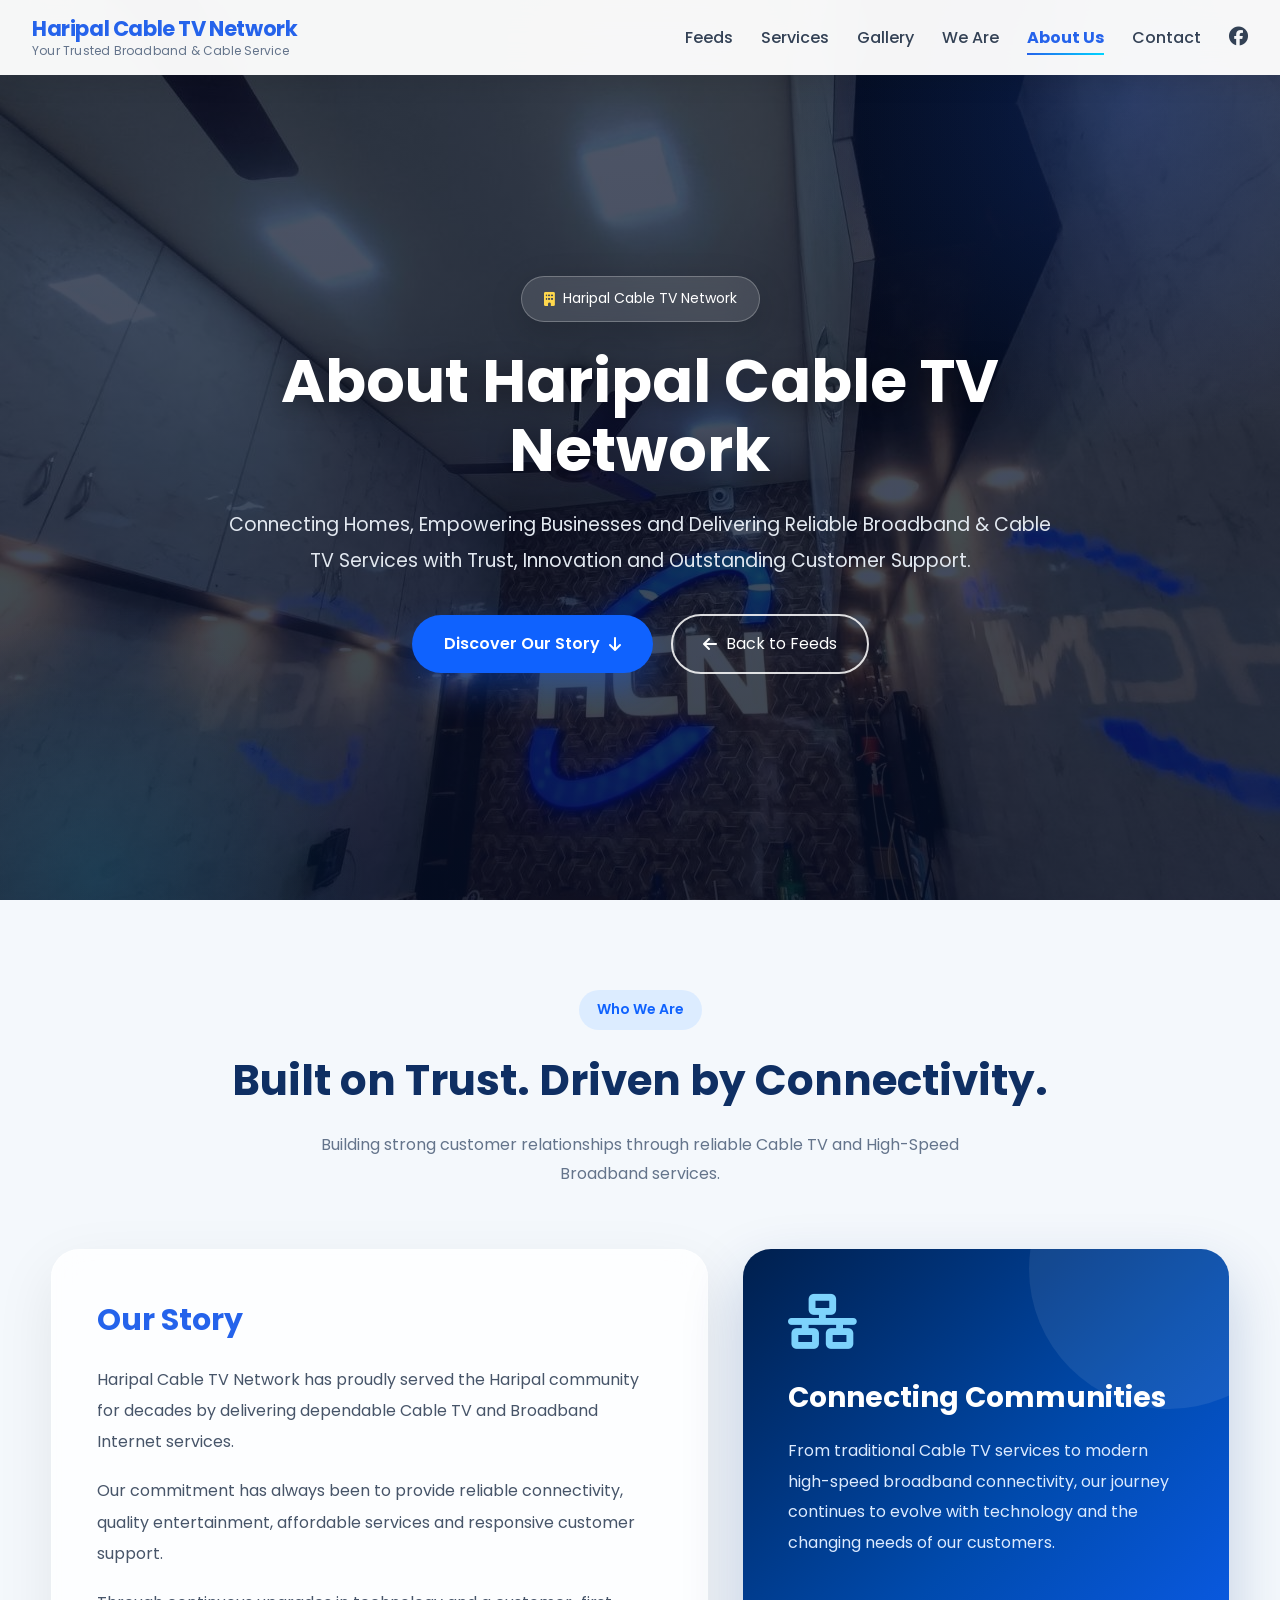
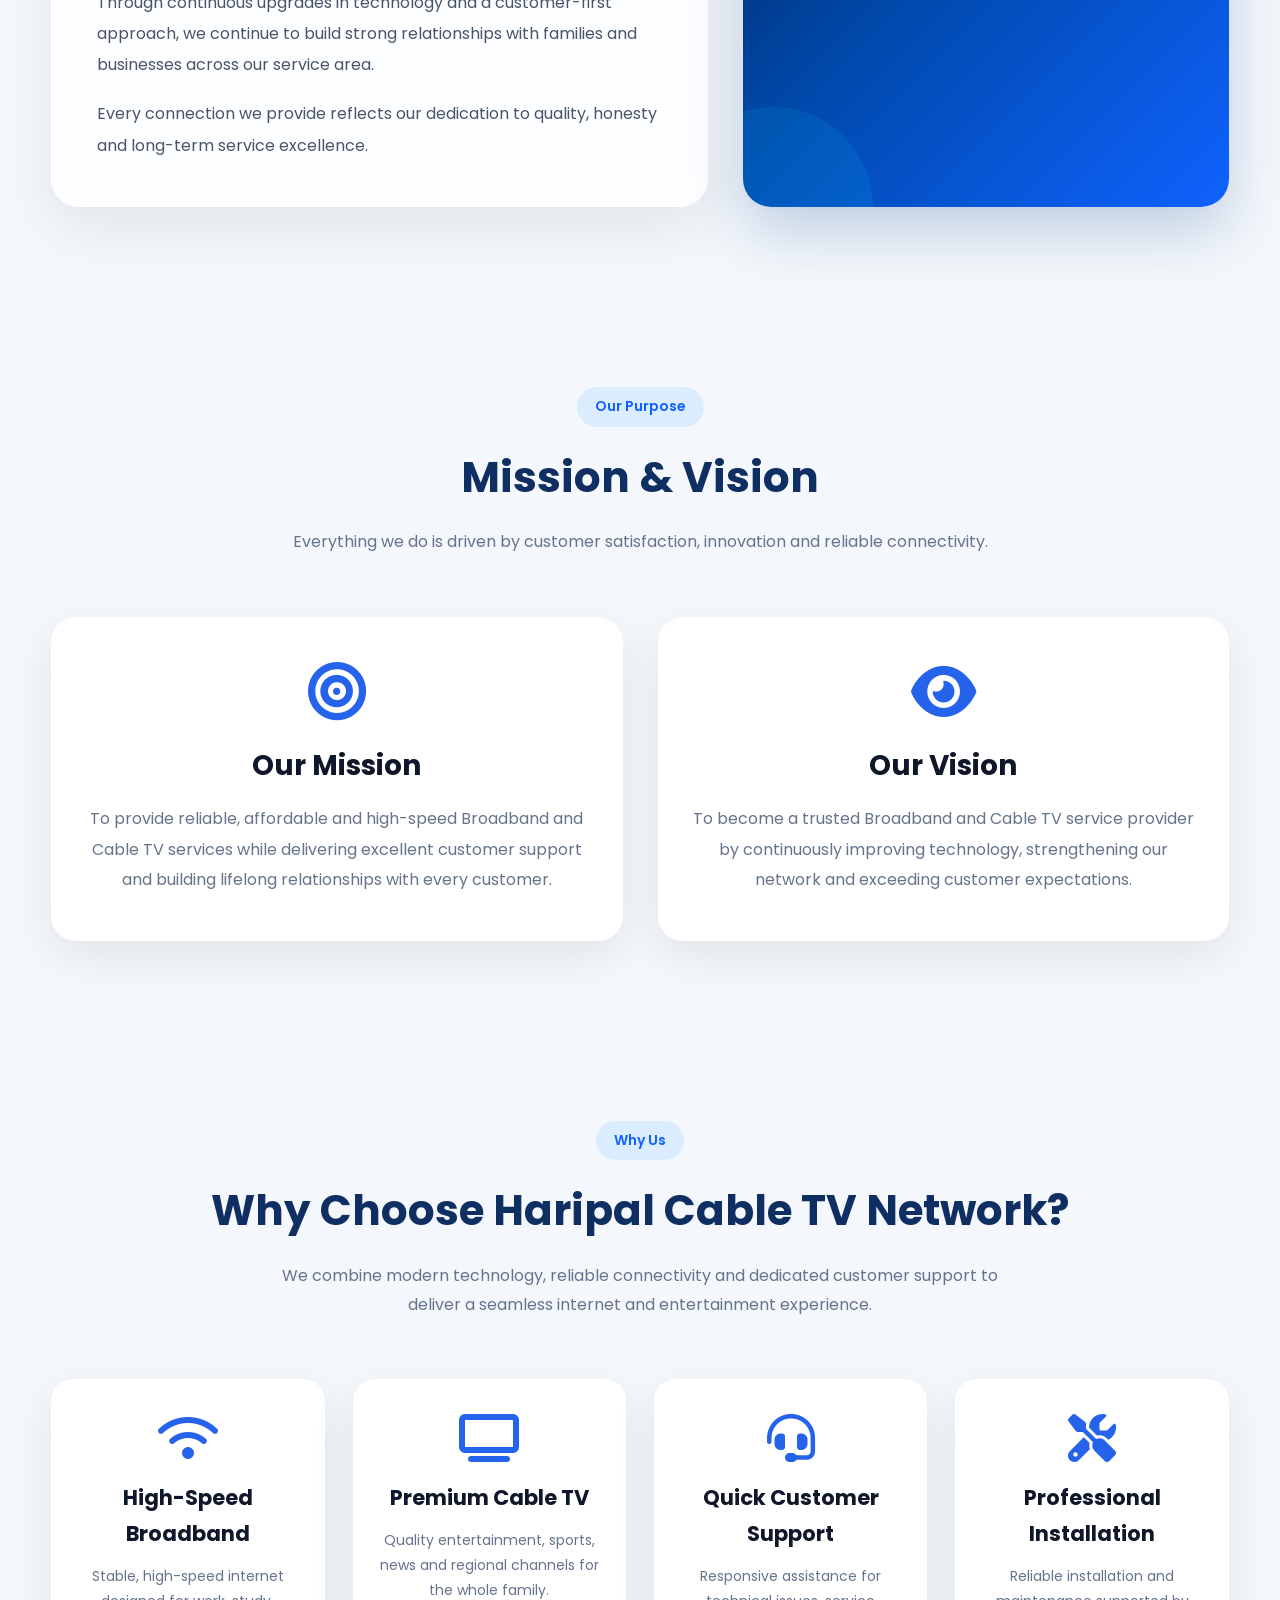
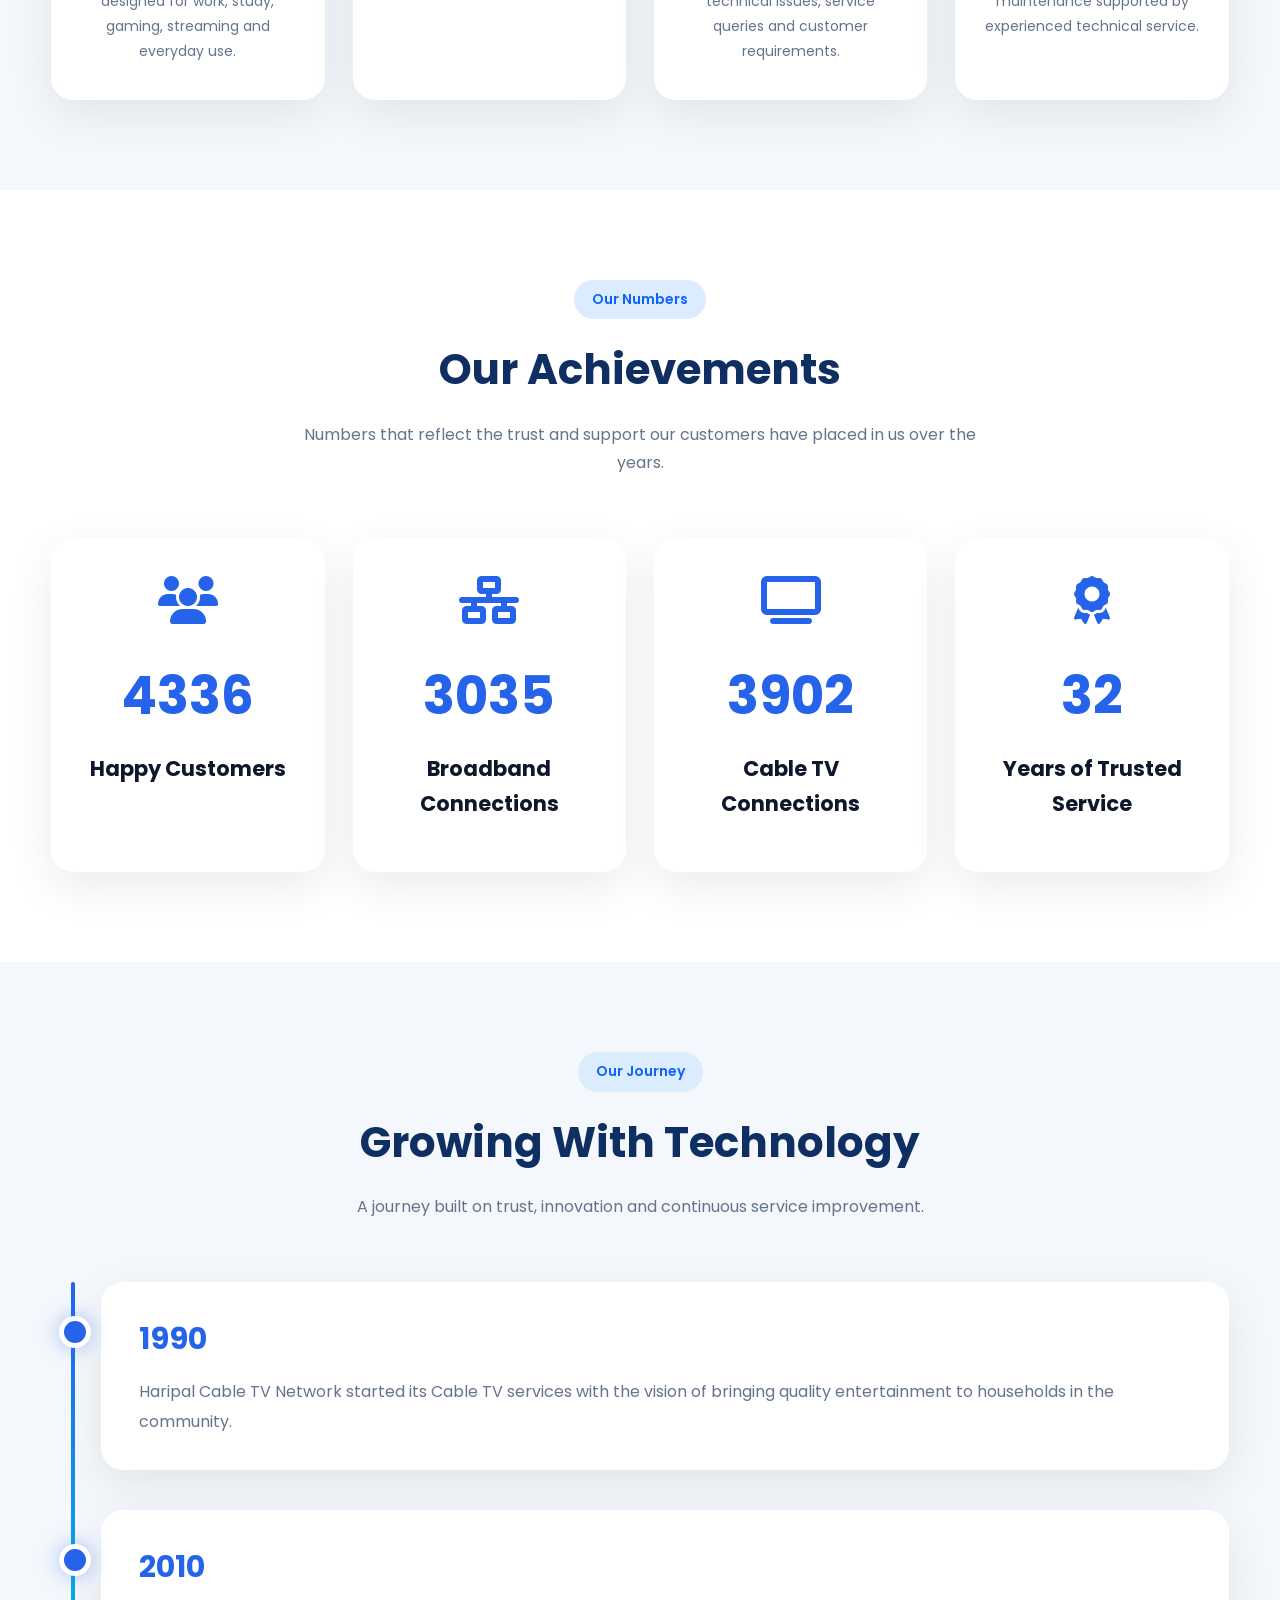
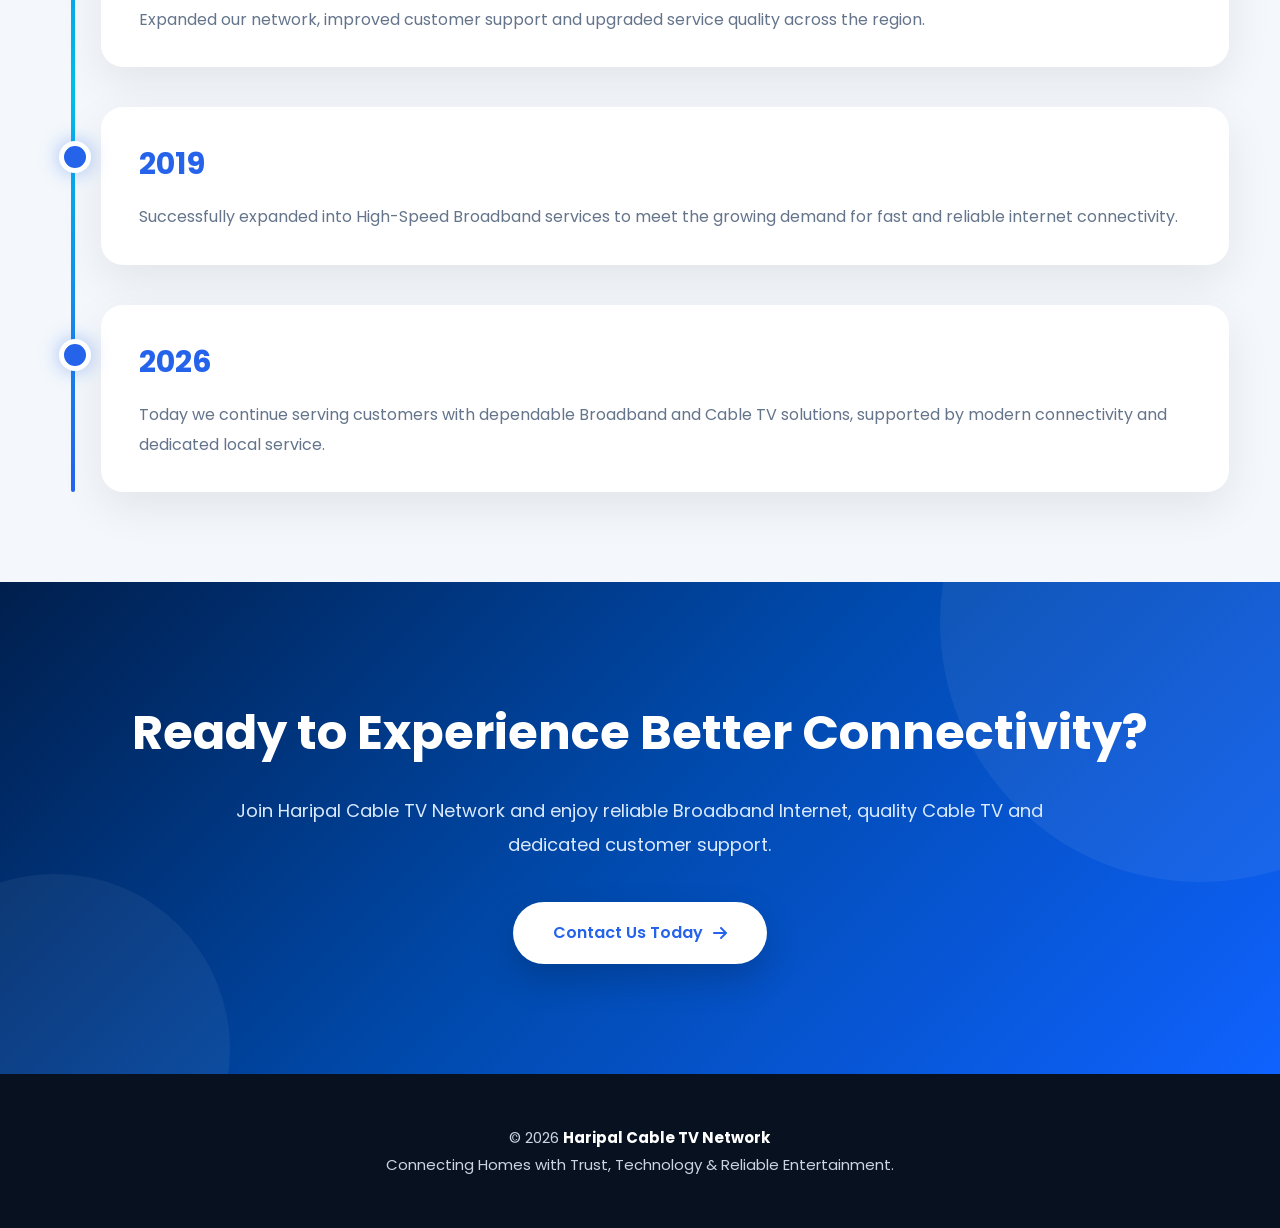
==== commit 4eb82591: "updating files" ====
--- a/about.html
+++ b/about.html
@@ -18,7 +18,100 @@
 <link href="https://unpkg.com/aos@2.3.4/dist/aos.css" rel="stylesheet">
 
 <style>
-
+/* =================================
+   MULTILINGUAL LANGUAGE SELECTOR
+================================= */
+
+.site-controls {
+    display: flex;
+    align-items: center;
+    margin-left: 20px;
+}
+
+.language-selector {
+    position: relative;
+}
+
+.language-toggle {
+    width: 44px;
+    height: 44px;
+    border: 1px solid rgba(37, 99, 235, .2);
+    border-radius: 50%;
+    background: #f1f5f9;
+    color: #2563eb;
+    font-size: 20px;
+    cursor: pointer;
+    transition: .35s;
+}
+
+.language-toggle:hover {
+    background: #2563eb;
+    color: white;
+    transform: rotate(15deg);
+    box-shadow: 0 0 20px rgba(37, 99, 235, .35);
+}
+
+.language-menu {
+    position: absolute;
+    top: 58px;
+    right: 0;
+    width: 190px;
+    padding: 12px;
+    background: white;
+    border-radius: 14px;
+    box-shadow: 0 12px 35px rgba(0, 0, 0, .18);
+    opacity: 0;
+    visibility: hidden;
+    transform: translateY(12px);
+    transition: .3s;
+    z-index: 1000;
+}
+
+.language-selector.open .language-menu {
+    opacity: 1;
+    visibility: visible;
+    transform: translateY(0);
+}
+
+.language-menu-title {
+    padding: 8px 10px;
+    color: #64748b;
+    font-size: 12px;
+    font-weight: 600;
+}
+
+.language-option {
+    display: flex;
+    align-items: center;
+    gap: 10px;
+    width: 100%;
+    padding: 11px;
+    border: none;
+    border-radius: 8px;
+    background: transparent;
+    color: #334155;
+    cursor: pointer;
+    text-align: left;
+    font-family: inherit;
+    transition: .25s;
+}
+
+.language-option:hover,
+.language-option.active {
+    background: #eff6ff;
+    color: #2563eb;
+}
+
+.language-option span {
+    font-size: 18px;
+}
+
+@media(max-width: 992px) {
+    .site-controls {
+        margin-left: auto;
+        margin-right: 15px;
+    }
+}
 /* =========================================================
    GLOBAL RESET
 ========================================================= */
@@ -994,21 +1087,6 @@
 }
 
 
-
-/* MOBILE */
-
-@media(max-width:768px){
-
-    .theme-toggle {
-
-        width:44px !important;
-        height:44px !important;
-
-        font-size:22px !important;
-
-    }
-
-}
 /* =========================================================
    ACHIEVEMENTS
 ========================================================= */
@@ -1652,41 +1730,17 @@
 
 <ul class="nav-links">
 
-    <li>
-        <a href="index.html#feeds">
-            Feeds
-        </a>
-    </li>
-
-    <li>
-        <a href="services.html">
-            Services
-        </a>
-    </li>
-
-    <li>
-        <a href="gallery.html">
-            Gallery
-        </a>
-    </li>
-
-    <li>
-        <a href="team.html">
-            We Are
-        </a>
-    </li>
-
-    <li>
-        <a href="about.html" class="active">
-            About Us
-        </a>
-    </li>
-
-    <li>
-        <a href="contact.html">
-            Contact
-        </a>
-    </li>
+     <li><a href="index.html#feeds" data-i18n="nav.feeds">Feeds</a></li>
+
+    <li><a class="active" href="services.html" data-i18n="nav.services">Services</a></li>
+
+    <li><a href="gallery.html" data-i18n="nav.gallery">Gallery</a></li>
+
+    <li><a href="team.html" data-i18n="nav.team">We Are</a></li>
+
+    <li><a href="about.html" data-i18n="nav.about">About Us</a></li>
+
+    <li><a href="contact.html" data-i18n="nav.contact">Contact</a></li>
 
     <li>
         <a
@@ -1703,22 +1757,6 @@
 
 
 <!-- MOBILE MENU -->
- <div class="site-controls">
-
-
-
-
-    <button
-    type="button"
-    class="theme-toggle"
-    aria-label="Switch to Night Mode"
-    title="Night Mode">
-
-    🌙
-
-</button>
-
-</div>
 
 <div class="menu-toggle">
 
@@ -2683,7 +2721,11 @@
 
 </script>
 
-<script src="site-settings.js"></script>
+<script src="script.js"></script>
+<script src="site-setting.js"></script>
+<script src="js/translations.js"></script>
+<script src="js/language.js"></script>
+
 </body>
 
 </html>
